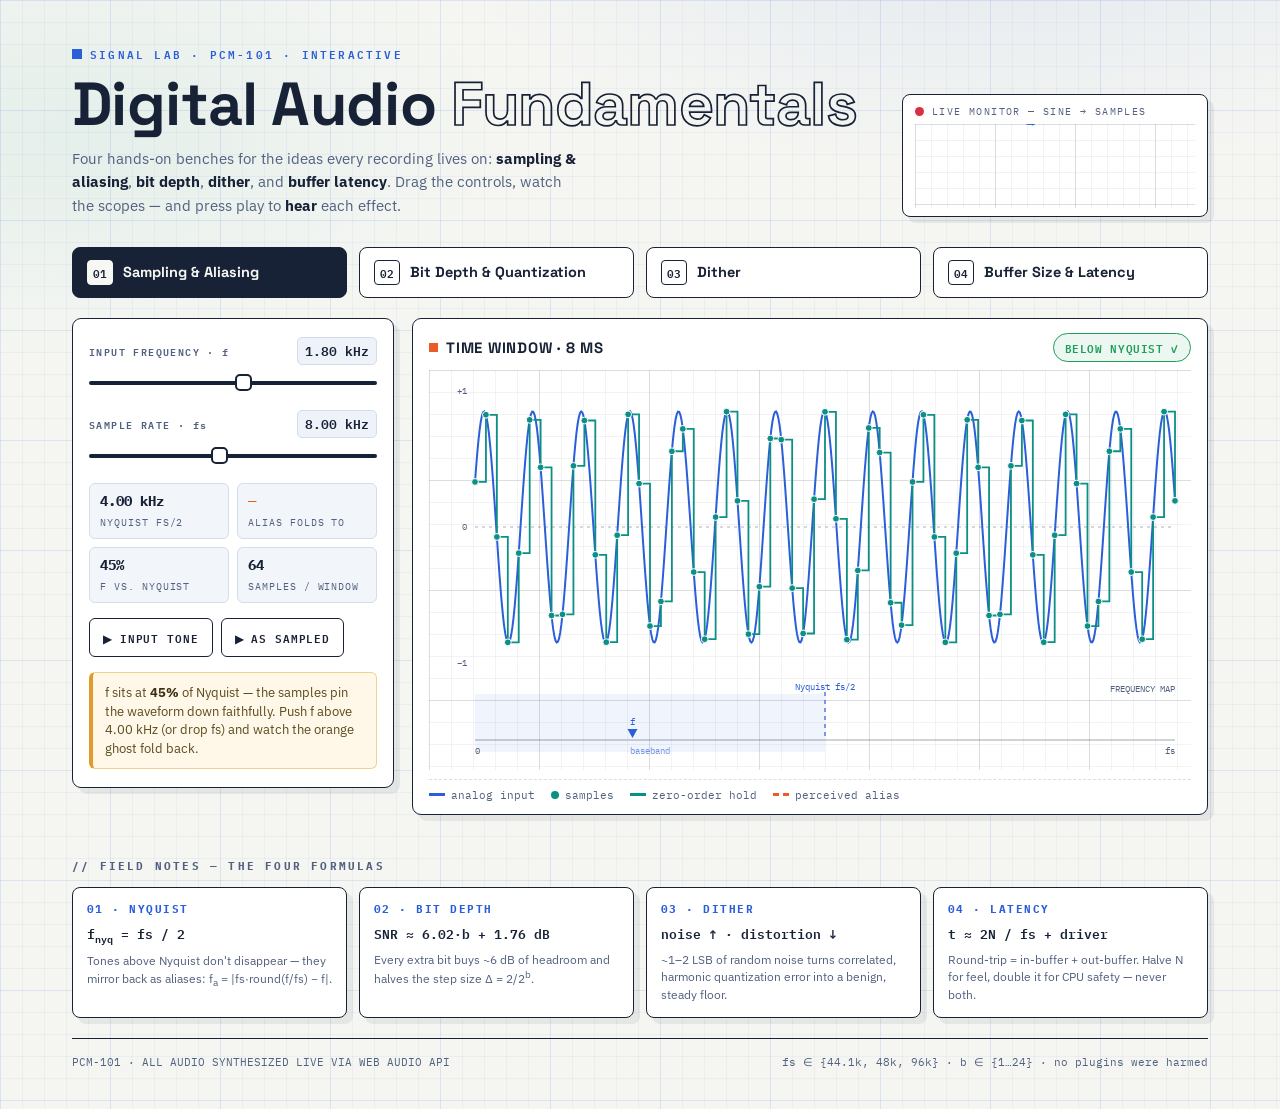
==== digital-audio-fundamentals.html @ bfe4d1a8 "added digital audio fundamentals" ====
<!DOCTYPE html>
<html lang="en">
<head>
<meta charset="UTF-8">
<meta name="viewport" content="width=device-width, initial-scale=1.0">
<title>Digital Audio Fundamentals — Interactive Lab</title>
<link rel="preconnect" href="https://fonts.googleapis.com">
<link rel="preconnect" href="https://fonts.gstatic.com" crossorigin>
<link href="https://fonts.googleapis.com/css2?family=Space+Grotesk:wght@500;700&family=IBM+Plex+Sans:wght@400;500;600&family=IBM+Plex+Mono:wght@400;500;600&display=swap" rel="stylesheet">
<style>
:root{
  --paper:#f5f6f2; --card:#ffffff; --ink:#182236; --ink-soft:#51617f;
  --line:#d9dee7; --blue:#2b5fd9; --teal:#0c8f85; --orange:#e85d26;
  --magenta:#d0388e; --amber:#e39a2d; --green:#1c9e57; --red:#d92f45;
  --shadow:6px 6px 0 rgba(24,34,54,.07);
}
*{margin:0;padding:0;box-sizing:border-box}
html{scroll-behavior:smooth}
body{
  font-family:"IBM Plex Sans",sans-serif;color:var(--ink);background:var(--paper);
  background-image:
    radial-gradient(900px 420px at 78% -8%, rgba(43,95,217,.09), transparent 62%),
    radial-gradient(700px 380px at 6% 12%, rgba(12,143,133,.07), transparent 60%),
    linear-gradient(rgba(43,95,217,.05) 1px, transparent 1px),
    linear-gradient(90deg, rgba(43,95,217,.05) 1px, transparent 1px),
    linear-gradient(rgba(43,95,217,.08) 1px, transparent 1px),
    linear-gradient(90deg, rgba(43,95,217,.08) 1px, transparent 1px);
  background-size:auto,auto,22px 22px,22px 22px,110px 110px,110px 110px;
  min-height:100vh;
}
::selection{background:#ffe14d;color:var(--ink)}
.wrap{max-width:1180px;margin:0 auto;padding:0 22px}

/* ---------- masthead ---------- */
.masthead{display:flex;justify-content:space-between;align-items:flex-end;gap:28px;flex-wrap:wrap;padding-top:44px}
.kicker{font-family:"IBM Plex Mono",monospace;font-size:11px;letter-spacing:.2em;color:var(--blue);font-weight:600;display:flex;align-items:center;gap:8px}
.kicker::before{content:"";width:10px;height:10px;background:var(--blue);display:inline-block}
h1{font-family:"Space Grotesk",sans-serif;font-weight:700;font-size:clamp(2.3rem,5.2vw,3.8rem);line-height:1.02;letter-spacing:-.01em;margin:10px 0 12px}
@supports (-webkit-text-stroke:1px black){
  h1 em{font-style:normal;color:transparent;-webkit-text-stroke:1.7px var(--ink)}
}
.sub{max-width:56ch;color:var(--ink-soft);font-size:15px;line-height:1.55}
.sub b{color:var(--ink)}
.scopechip{border:1.5px solid var(--ink);background:var(--card);box-shadow:var(--shadow);border-radius:8px;padding:10px 12px 8px;min-width:300px}
.scopechip .bar{display:flex;align-items:center;gap:8px;font-family:"IBM Plex Mono",monospace;font-size:10px;letter-spacing:.14em;color:var(--ink-soft);margin-bottom:6px}
.rec{width:9px;height:9px;border-radius:50%;background:var(--red);animation:blink 1.2s steps(2) infinite}
@keyframes blink{50%{opacity:.25}}
#cvMini{width:280px;height:84px;display:block}

/* ---------- tabs ---------- */
.tabs{display:grid;grid-template-columns:repeat(4,1fr);gap:12px;margin:30px 0 20px}
.tab{
  font-family:"Space Grotesk",sans-serif;font-weight:700;font-size:14.5px;text-align:left;
  display:flex;align-items:center;gap:10px;padding:12px 14px;cursor:pointer;
  background:var(--card);border:1.5px solid var(--ink);border-radius:8px;color:var(--ink);
  transition:transform .18s ease, box-shadow .18s ease, background .18s ease, color .18s ease;
}
.tab .idx{font-family:"IBM Plex Mono",monospace;font-size:11px;font-weight:600;border:1.5px solid currentColor;border-radius:4px;padding:2px 5px;transition:inherit}
.tab:hover{transform:translate(-2px,-2px);box-shadow:4px 4px 0 rgba(24,34,54,.16)}
.tab.on{background:var(--ink);color:#f7f8f4}
.tab.on .idx{background:#f7f8f4;color:var(--ink);border-color:#f7f8f4}

/* ---------- layout ---------- */
.panel[hidden]{display:none}
.lab{display:grid;grid-template-columns:322px 1fr;gap:18px;align-items:start}
.card{background:var(--card);border:1.5px solid var(--ink);border-radius:9px;box-shadow:var(--shadow)}
.panel.enter .controls{animation:rise .5s cubic-bezier(.2,.7,.2,1) both}
.panel.enter .stage{animation:rise .5s .07s cubic-bezier(.2,.7,.2,1) both}
@keyframes rise{from{opacity:0;transform:translateY(12px)}to{opacity:1;transform:none}}

/* ---------- controls ---------- */
.controls{padding:18px 16px;display:flex;flex-direction:column;gap:15px}
.ctl{display:flex;flex-direction:column;gap:6px}
.ctl .row{display:flex;justify-content:space-between;align-items:baseline}
.ctl label{font-family:"IBM Plex Mono",monospace;font-size:10px;letter-spacing:.14em;color:var(--ink-soft);font-weight:600}
.ctl output{font-family:"IBM Plex Mono",monospace;font-size:12.5px;font-weight:600;background:#eef2f9;border:1px solid #d3dcea;border-radius:5px;padding:2px 7px}
input[type=range]{-webkit-appearance:none;appearance:none;width:100%;height:24px;background:transparent;cursor:pointer}
input[type=range]::-webkit-slider-runnable-track{height:4px;background:var(--ink);border-radius:2px}
input[type=range]::-webkit-slider-thumb{-webkit-appearance:none;width:17px;height:17px;margin-top:-6.5px;background:#fff;border:2px solid var(--ink);border-radius:5px;transition:background .15s,transform .15s}
input[type=range]:hover::-webkit-slider-thumb{background:#ffe9a8;transform:scale(1.12)}
input[type=range]::-moz-range-track{height:4px;background:var(--ink);border-radius:2px}
input[type=range]::-moz-range-thumb{width:15px;height:15px;background:#fff;border:2px solid var(--ink);border-radius:5px}
input[type=range]:hover::-moz-range-thumb{background:#ffe9a8}
.reads{display:grid;grid-template-columns:1fr 1fr;gap:8px}
.read{background:#f2f5fa;border:1px solid #d5ddea;border-radius:6px;padding:8px 10px}
.read b{font-family:"IBM Plex Mono",monospace;font-size:14px;display:block}
.read span{font-family:"IBM Plex Mono",monospace;font-size:9.5px;letter-spacing:.1em;color:var(--ink-soft);text-transform:uppercase}
.btns{display:flex;gap:8px;flex-wrap:wrap}
.btn{
  font-family:"IBM Plex Mono",monospace;font-size:11px;letter-spacing:.08em;font-weight:600;
  padding:9px 13px;border:1.5px solid var(--ink);border-radius:6px;background:#fff;color:var(--ink);
  cursor:pointer;transition:transform .15s, box-shadow .15s, background .15s, color .15s;
}
.btn:hover{transform:translate(-1px,-1px);box-shadow:3px 3px 0 rgba(24,34,54,.22)}
.btn:active{transform:translate(1px,1px);box-shadow:none}
.btn.playing{background:var(--blue);color:#fff}
.btn.playing::after{content:" ▮";animation:blink .8s steps(2) infinite}
.seg{display:flex;flex-wrap:wrap;gap:6px}
.seg button{font-family:"IBM Plex Mono",monospace;font-size:11px;font-weight:600;padding:6px 9px;border:1.5px solid var(--ink);border-radius:6px;background:#fff;cursor:pointer;transition:all .15s}
.seg button:hover{transform:translateY(-1px)}
.seg button.on{background:var(--ink);color:#fff}
.seg button:disabled{opacity:.35;cursor:not-allowed;transform:none}
.switchrow{display:flex;align-items:center;justify-content:space-between}
.switch{position:relative;width:46px;height:24px;flex:none}
.switch input{opacity:0;width:100%;height:100%;position:absolute;cursor:pointer;z-index:2}
.knob{position:absolute;inset:0;background:#fff;border:1.5px solid var(--ink);border-radius:999px;transition:background .2s}
.knob::after{content:"";position:absolute;top:2.5px;left:3px;width:15px;height:15px;background:#fff;border:1.5px solid var(--ink);border-radius:50%;transition:left .2s}
.switch input:checked + .knob{background:var(--teal)}
.switch input:checked + .knob::after{left:23px;background:#fff}
.note{background:#fff8e9;border:1px solid #efd28c;border-left:4px solid var(--amber);border-radius:6px;padding:10px 12px;font-size:12.5px;line-height:1.5;color:#5c4a1e;min-height:64px}
.note b{color:#3d3012}

/* ---------- stage ---------- */
.stage{padding:14px 16px 12px}
.stage-head{display:flex;justify-content:space-between;align-items:center;gap:12px;margin-bottom:8px;flex-wrap:wrap}
.stage-head h2{font-family:"Space Grotesk",sans-serif;font-size:15px;letter-spacing:.05em;text-transform:uppercase;display:flex;align-items:center;gap:8px}
.stage-head h2::before{content:"";width:9px;height:9px;background:var(--orange)}
.pill{font-family:"IBM Plex Mono",monospace;font-size:10.5px;font-weight:600;letter-spacing:.06em;padding:4px 11px;border-radius:999px;border:1.5px solid}
.pill.ok{color:var(--green);border-color:var(--green);background:rgba(28,158,87,.08)}
.pill.warn{color:var(--orange);border-color:var(--orange);background:rgba(232,93,38,.09)}
.pill.bad{color:var(--red);border-color:var(--red);background:rgba(217,47,69,.09)}
.pill.info{color:var(--blue);border-color:var(--blue);background:rgba(43,95,217,.08)}
.scope{width:100%;display:block}
#cvSamp{height:400px}#cvQuant{height:400px}#cvDith{height:432px}#cvBuf{height:392px}
.stage-foot{display:flex;gap:16px;flex-wrap:wrap;margin-top:9px;border-top:1px dashed var(--line);padding-top:8px}
.lg{font-family:"IBM Plex Mono",monospace;font-size:10.5px;color:var(--ink-soft);display:flex;align-items:center;gap:6px}
.sw{width:16px;height:0;border-top:3px solid var(--blue)}
.sw.t{border-color:var(--teal)}.sw.o{border-color:var(--orange)}.sw.m{border-color:var(--magenta)}
.sw.dash{border-top-style:dashed}.sw.dot{width:8px;height:8px;border-radius:50%;border-top:none;background:var(--teal)}
.sw.thin{border-top-width:2px;opacity:.7}

/* ---------- cheatsheet / footer ---------- */
.cheat{margin:44px 0 20px}
.cheat h3{font-family:"IBM Plex Mono",monospace;font-size:11px;letter-spacing:.2em;color:var(--ink-soft);margin-bottom:14px}
.chips{display:grid;grid-template-columns:repeat(4,1fr);gap:12px}
.chip{padding:14px;border-radius:8px}
.chip b{font-family:"IBM Plex Mono",monospace;font-size:10.5px;letter-spacing:.14em;color:var(--blue);display:block;margin-bottom:7px}
.chip code{font-family:"IBM Plex Mono",monospace;font-size:12.5px;font-weight:600;display:block;margin-bottom:6px}
.chip p{font-size:12px;color:var(--ink-soft);line-height:1.45}
.reveal{opacity:0;transform:translateY(16px);transition:opacity .6s ease, transform .6s ease}
.reveal.in{opacity:1;transform:none}
footer{border-top:1.5px solid var(--ink);margin-top:8px;padding:16px 0 40px;font-family:"IBM Plex Mono",monospace;font-size:11px;color:var(--ink-soft);display:flex;justify-content:space-between;gap:14px;flex-wrap:wrap}

@media(max-width:940px){
  .lab{grid-template-columns:1fr}
  .stage{order:-1}
  .tabs{grid-template-columns:1fr 1fr}
  .chips{grid-template-columns:1fr 1fr}
}
@media(max-width:540px){
  .tabs{grid-template-columns:1fr}
  .chips{grid-template-columns:1fr}
  #cvSamp,#cvQuant{height:340px}#cvDith{height:400px}#cvBuf{height:360px}
}
</style>
</head>
<body>
<div class="wrap">

  <!-- ============ MASTHEAD ============ -->
  <header class="masthead">
    <div>
      <div class="kicker">SIGNAL LAB · PCM-101 · INTERACTIVE</div>
      <h1>Digital Audio <em>Fundamentals</em></h1>
      <p class="sub">Four hands-on benches for the ideas every recording lives on: <b>sampling &amp; aliasing</b>, <b>bit depth</b>, <b>dither</b>, and <b>buffer latency</b>. Drag the controls, watch the scopes — and press play to <b>hear</b> each effect.</p>
    </div>
    <div class="scopechip">
      <div class="bar"><span class="rec"></span> LIVE MONITOR — SINE → SAMPLES</div>
      <canvas id="cvMini"></canvas>
    </div>
  </header>

  <!-- ============ TABS ============ -->
  <nav class="tabs" role="tablist" aria-label="Simulator modules">
    <button class="tab on" role="tab" aria-selected="true" data-i="0"><span class="idx">01</span>Sampling &amp; Aliasing</button>
    <button class="tab" role="tab" aria-selected="false" data-i="1"><span class="idx">02</span>Bit Depth &amp; Quantization</button>
    <button class="tab" role="tab" aria-selected="false" data-i="2"><span class="idx">03</span>Dither</button>
    <button class="tab" role="tab" aria-selected="false" data-i="3"><span class="idx">04</span>Buffer Size &amp; Latency</button>
  </nav>

  <main>
  <!-- ============ TAB 1 : SAMPLING ============ -->
  <section class="panel" role="tabpanel">
    <div class="lab">
      <aside class="controls card">
        <div class="ctl">
          <div class="row"><label for="slFin">INPUT FREQUENCY · f</label><output id="vFin"></output></div>
          <input type="range" id="slFin" min="0" max="100" step="0.1" value="54">
        </div>
        <div class="ctl">
          <div class="row"><label for="slFs">SAMPLE RATE · fs</label><output id="vFs"></output></div>
          <input type="range" id="slFs" min="0" max="100" step="0.1" value="45">
        </div>
        <div class="reads">
          <div class="read"><b id="rNyq">—</b><span>Nyquist fs/2</span></div>
          <div class="read"><b id="rAl" style="color:var(--orange)">—</b><span>Alias folds to</span></div>
          <div class="read"><b id="rPct">—</b><span>f vs. Nyquist</span></div>
          <div class="read"><b id="rN">—</b><span>samples / window</span></div>
        </div>
        <div class="btns">
          <button class="btn" id="bTone">▶ INPUT TONE</button>
          <button class="btn" id="bSamp">▶ AS SAMPLED</button>
        </div>
        <div class="note" id="note1"></div>
      </aside>
      <div class="stage card">
        <div class="stage-head"><h2>Time Window · 8 ms</h2><span class="pill ok" id="pill1">SAFE</span></div>
        <canvas id="cvSamp" class="scope"></canvas>
        <div class="stage-foot">
          <span class="lg"><i class="sw"></i>analog input</span>
          <span class="lg"><i class="sw dot"></i>samples</span>
          <span class="lg"><i class="sw t"></i>zero-order hold</span>
          <span class="lg"><i class="sw o dash"></i>perceived alias</span>
        </div>
      </div>
    </div>
  </section>

  <!-- ============ TAB 2 : BIT DEPTH ============ -->
  <section class="panel" role="tabpanel" hidden>
    <div class="lab">
      <aside class="controls card">
        <div class="ctl">
          <div class="row"><label for="slBits">BIT DEPTH · b</label><output id="vBits">8 bit</output></div>
          <input type="range" id="slBits" min="1" max="16" step="1" value="8">
        </div>
        <div class="ctl">
          <div class="row"><label for="slLvl">SIGNAL LEVEL</label><output id="vLvl2">0.0 dBFS</output></div>
          <input type="range" id="slLvl" min="0" max="100" step="0.1" value="100">
        </div>
        <div class="reads">
          <div class="read"><b id="rDelta">—</b><span>Step size Δ (FS)</span></div>
          <div class="read"><b id="rLsbDb">—</b><span>1 LSB in dB</span></div>
          <div class="read"><b id="rSnr">—</b><span>SNR 6.02b+1.76</span></div>
          <div class="read"><b id="rSteps">—</b><span>Quantization levels</span></div>
        </div>
        <div class="btns">
          <button class="btn" id="bClean">▶ CLEAN SINE</button>
          <button class="btn" id="bQuant">▶ QUANTIZED</button>
        </div>
        <div class="note" id="note2"></div>
      </aside>
      <div class="stage card">
        <div class="stage-head"><h2>Quantizer Transfer Curve</h2><span class="pill info" id="pill2">MID-TREAD · ±1 FS</span></div>
        <canvas id="cvQuant" class="scope"></canvas>
        <div class="stage-foot">
          <span class="lg"><i class="sw thin"></i>input</span>
          <span class="lg"><i class="sw t"></i>quantized output</span>
          <span class="lg"><i class="sw m"></i>error (q − x)</span>
        </div>
      </div>
    </div>
  </section>

  <!-- ============ TAB 3 : DITHER ============ -->
  <section class="panel" role="tabpanel" hidden>
    <div class="lab">
      <aside class="controls card">
        <div class="ctl">
          <div class="row"><label for="slDBits">BIT DEPTH · b</label><output id="vDBits">4 bit</output></div>
          <input type="range" id="slDBits" min="2" max="8" step="1" value="4">
        </div>
        <div class="ctl">
          <div class="row"><label for="slDLvl">SIGNAL LEVEL (quiet!)</label><output id="vDLvl">—</output></div>
          <input type="range" id="slDLvl" min="0" max="100" step="0.1" value="60">
        </div>
        <div class="switchrow">
          <label for="tgDither" style="font-family:'IBM Plex Mono',monospace;font-size:10px;letter-spacing:.14em;color:var(--ink-soft);font-weight:600">DITHER</label>
          <span class="switch"><input type="checkbox" id="tgDither" checked><span class="knob"></span></span>
        </div>
        <div class="seg" id="segType">
          <button data-t="rpdf">RPDF · 1 LSB</button>
          <button data-t="tpdf" class="on">TPDF · 2 LSB</button>
        </div>
        <div class="reads">
          <div class="read"><b id="rLsb2">—</b><span>1 LSB (FS)</span></div>
          <div class="read"><b id="rFloor">—</b><span>Noise floor</span></div>
          <div class="read" style="grid-column:1/-1"><b id="rMode" style="font-size:12px">—</b><span>error character</span></div>
        </div>
        <div class="btns">
          <button class="btn" id="bNoD">▶ NO DITHER</button>
          <button class="btn" id="bD">▶ DITHERED</button>
        </div>
        <div class="note" id="note3"></div>
      </aside>
      <div class="stage card">
        <div class="stage-head"><h2>Quiet Tone vs. 1 LSB</h2><span class="pill info" id="pill3">DITHER ON</span></div>
        <canvas id="cvDith" class="scope"></canvas>
        <div class="stage-foot">
          <span class="lg"><i class="sw thin"></i>original</span>
          <span class="lg"><i class="sw" style="border-color:var(--ink)"></i>quantized output</span>
          <span class="lg" id="capDither">—</span>
        </div>
      </div>
    </div>
  </section>

  <!-- ============ TAB 4 : BUFFER & LATENCY ============ -->
  <section class="panel" role="tabpanel" hidden>
    <div class="lab">
      <aside class="controls card">
        <div class="ctl">
          <div class="row"><label>BUFFER SIZE · N</label></div>
          <div class="seg" id="segBuf">
            <button data-v="32">32</button><button data-v="64">64</button><button data-v="128">128</button>
            <button data-v="256" class="on">256</button><button data-v="512">512</button>
            <button data-v="1024">1024</button><button data-v="2048">2048</button>
          </div>
        </div>
        <div class="ctl">
          <div class="row"><label>SAMPLE RATE</label></div>
          <div class="seg" id="segRate">
            <button data-v="44100">44.1k</button><button data-v="48000" class="on">48k</button><button data-v="96000">96k</button>
          </div>
        </div>
        <div class="ctl">
          <div class="row"><label for="slLoad">SIMULATED DSP LOAD</label><output id="vLoad">25%</output></div>
          <input type="range" id="slLoad" min="0" max="100" step="1" value="25">
        </div>
        <div class="reads">
          <div class="read" style="grid-column:1/-1"><b id="rtBig" style="font-size:26px;color:var(--orange)">—</b><span>Round-trip latency · 2N/fs + driver</span></div>
          <div class="read"><b id="rOne">—</b><span>One buffer</span></div>
          <div class="read"><b id="rDist">—</b><span>Sound travels</span></div>
        </div>
        <div class="btns"><button class="btn" id="bClick">▶ CLICK TEST (ECHO AT LATENCY)</button></div>
        <div class="note" id="note4"></div>
      </aside>
      <div class="stage card">
        <div class="stage-head"><h2>Signal Path · Note → Sound</h2><span class="pill ok" id="pill4">STABLE</span></div>
        <canvas id="cvBuf" class="scope"></canvas>
        <div class="stage-foot">
          <span class="lg"><i class="sw dot" style="background:var(--orange)"></i>audio pulse</span>
          <span class="lg">ruler zones: <b style="color:var(--green)">&lt;6 ms</b> tracking · <b style="color:var(--amber)">6–15</b> mixing · <b style="color:var(--red)">&gt;15</b> sluggish</span>
        </div>
      </div>
    </div>
  </section>
  </main>

  <!-- ============ CHEATSHEET ============ -->
  <section class="cheat">
    <h3>// FIELD NOTES — THE FOUR FORMULAS</h3>
    <div class="chips">
      <div class="card chip reveal"><b>01 · NYQUIST</b><code>f<sub>nyq</sub> = fs / 2</code><p>Tones above Nyquist don't disappear — they mirror back as aliases: f<sub>a</sub> = |fs·round(f/fs) − f|.</p></div>
      <div class="card chip reveal"><b>02 · BIT DEPTH</b><code>SNR ≈ 6.02·b + 1.76 dB</code><p>Every extra bit buys ~6 dB of headroom and halves the step size Δ = 2/2<sup>b</sup>.</p></div>
      <div class="card chip reveal"><b>03 · DITHER</b><code>noise ↑ · distortion ↓</code><p>~1–2 LSB of random noise turns correlated, harmonic quantization error into a benign, steady floor.</p></div>
      <div class="card chip reveal"><b>04 · LATENCY</b><code>t ≈ 2N / fs + driver</code><p>Round-trip = in-buffer + out-buffer. Halve N for feel, double it for CPU safety — never both.</p></div>
    </div>
  </section>
  <footer>
    <span>PCM-101 · ALL AUDIO SYNTHESIZED LIVE VIA WEB AUDIO API</span>
    <span>fs ∈ {44.1k, 48k, 96k} · b ∈ {1…24} · no plugins were harmed</span>
  </footer>
</div>

<script>
"use strict";
const $=s=>document.querySelector(s), $$=s=>[...document.querySelectorAll(s)];
const INK="#182236", SOFT="#51617f", BLUE="#2b5fd9", TEAL="#0c8f85", ORANGE="#e85d26",
      MAG="#d0388e", GREEN="#1c9e57", RED="#d92f45", AMBER="#e39a2d";
const clamp=(v,a,b)=>Math.max(a,Math.min(b,v));
const fmtHz=f=>f>=1000?(f/1000>=10?(f/1000).toFixed(1):(f/1000).toFixed(2))+" kHz":Math.round(f)+" Hz";
const dBFS=x=>(20*Math.log10(Math.max(x,1e-6))).toFixed(1)+" dBFS";

/* ---------------- state ---------------- */
const S={
  samp:{fin:1800,fs:8000},
  quant:{bits:8,level:1},
  dith:{bits:4,level:0.032,on:true,type:"tpdf"},
  buf:{size:256,rate:48000,load:25}
};

/* ---------------- canvas utils ---------------- */
function sizeCanvas(cv){
  const dpr=window.devicePixelRatio||1, r=cv.getBoundingClientRect();
  if(!r.width||!r.height)return;
  cv.width=Math.round(r.width*dpr); cv.height=Math.round(r.height*dpr);
  cv.getContext("2d").setTransform(dpr,0,0,dpr,0,0);
  cv._w=r.width; cv._h=r.height;
}
function gridBG(c,w,h,step=22){
  c.fillStyle="#fff"; c.fillRect(0,0,w,h);
  c.lineWidth=1;
  c.strokeStyle="rgba(24,34,54,.05)"; c.beginPath();
  for(let x=0;x<=w;x+=step){c.moveTo(x+.5,0);c.lineTo(x+.5,h);}
  for(let y=0;y<=h;y+=step){c.moveTo(0,y+.5);c.lineTo(w,y+.5);}
  c.stroke();
  c.strokeStyle="rgba(24,34,54,.1)"; c.beginPath();
  for(let x=0;x<=w;x+=step*5){c.moveTo(x+.5,0);c.lineTo(x+.5,h);}
  for(let y=0;y<=h;y+=step*5){c.moveTo(0,y+.5);c.lineTo(w,y+.5);}
  c.stroke();
}
function label(c,x,y,txt,color=SOFT,size=10,align="left"){
  c.font=size+'px "IBM Plex Mono",monospace'; c.fillStyle=color; c.textAlign=align; c.textBaseline="alphabetic"; c.fillText(txt,x,y); c.textAlign="left";
}

/* ---------------- TAB 1 : SAMPLING ---------------- */
const T_WIN=0.008;
const foldFreq=(f,fs)=>{let m=f%fs; if(m>fs/2)m=fs-m; return m;};
function drawSampling(ts){
  const cv=$("#cvSamp"),c=cv.getContext("2d"),w=cv._w,h=cv._h; if(!w)return;
  const {fin,fs}=S.samp, phase=ts*0.0042;
  gridBG(c,w,h);
  const mL=46,mR=16,mT=16, stripH=88, gap=14;
  const wy=mT, wh=h-mT-stripH-gap, midY=wy+wh/2, amp=wh/2*0.82;
  const X=t=>mL+(t/T_WIN)*(w-mL-mR), Y=v=>midY-v*amp;
  const sig=t=>Math.sin(2*Math.PI*fin*t+phase);
  // axis
  c.strokeStyle="rgba(24,34,54,.35)"; c.setLineDash([3,4]); c.beginPath();
  c.moveTo(mL,midY); c.lineTo(w-mR,midY); c.stroke(); c.setLineDash([]);
  label(c,mL-8,midY+3,"0",SOFT,9,"right");
  label(c,mL-8,mT+8,"+1",SOFT,9,"right"); label(c,mL-8,wy+wh-2,"−1",SOFT,9,"right");
  // analog
  c.strokeStyle=BLUE; c.lineWidth=2; c.beginPath();
  for(let i=0;i<=600;i++){const t=i/600*T_WIN; i?c.lineTo(X(t),Y(sig(t))):c.moveTo(X(t),Y(sig(t)));}
  c.stroke();
  // samples + hold
  const nMax=Math.ceil(T_WIN*fs);
  c.strokeStyle=TEAL; c.lineWidth=1.8; c.beginPath();
  let first=true;
  for(let n=0;n<=nMax;n++){
    const t0=n/fs; if(t0>T_WIN)break;
    const v=sig(t0), x0=X(t0), x1=X(Math.min(t0+1/fs,T_WIN));
    first?(c.moveTo(x0,Y(v)),first=false):c.lineTo(x0,Y(v));
    c.lineTo(x1,Y(v));
  }
  c.stroke();
  for(let n=0;n<=nMax;n++){
    const t0=n/fs; if(t0>T_WIN)break;
    c.beginPath(); c.arc(X(t0),Y(sig(t0)),nMax>80?2.2:3.4,0,7);
    c.fillStyle=TEAL; c.fill(); c.strokeStyle="#fff"; c.lineWidth=1; c.stroke();
  }
  // 1/fs bracket when sparse
  if(nMax<40){
    const x0=X(0),x1=X(1/fs),yb=wy+wh+2;
    c.strokeStyle=SOFT;c.lineWidth=1;c.beginPath();
    c.moveTo(x0,yb-4);c.lineTo(x0,yb);c.lineTo(x1,yb);c.lineTo(x1,yb-4);c.stroke();
    label(c,(x0+x1)/2,yb+11,"1/fs",SOFT,9,"center");
  }
  // alias overlay
  const aliasing=fin>fs/2, fm=fin%fs, fa=foldFreq(fin,fs);
  if(aliasing){
    c.strokeStyle=ORANGE; c.lineWidth=2; c.setLineDash([7,5]); c.beginPath();
    for(let i=0;i<=600;i++){const t=i/600*T_WIN; const v=Math.sin(2*Math.PI*fm*t+phase);
      i?c.lineTo(X(t),Y(v)):c.moveTo(X(t),Y(v));}
    c.stroke(); c.setLineDash([]);
  }
  // ---- frequency strip ----
  const yT=h-stripH+2, yA=yT+56, xF=f=>mL+(f/fs)*(w-mL-mR);
  c.fillStyle="rgba(43,95,217,.07)"; c.fillRect(mL,yT+10,(w-mL-mR)/2,58);
  c.strokeStyle="rgba(24,34,54,.4)"; c.lineWidth=1.2; c.beginPath();
  c.moveTo(mL,yA); c.lineTo(w-mR,yA); c.stroke();
  c.strokeStyle=BLUE; c.setLineDash([4,4]); c.beginPath();
  c.moveTo(xF(fs/2),yT+8); c.lineTo(xF(fs/2),yA); c.stroke(); c.setLineDash([]);
  label(c,mL,yA+14,"0",SOFT,9); label(c,xF(fs/2),yT+6,"Nyquist fs/2",BLUE,9,"center");
  label(c,w-mR,yA+14,"fs",SOFT,9,"right");
  label(c,(mL+xF(fs/2))/2,yA+14,"baseband","rgba(43,95,217,.65)",9,"center");
  const tri=(x,col,hollow)=>{c.beginPath();c.moveTo(x,yA-2);c.lineTo(x-5,yA-11);c.lineTo(x+5,yA-11);c.closePath();
    if(hollow){c.strokeStyle=col;c.lineWidth=1.5;c.stroke();}else{c.fillStyle=col;c.fill();}};
  if(fin<fs){tri(xF(fin),BLUE,false); label(c,xF(fin),yA-15,"f",BLUE,9,"center");}
  else{tri(xF(fm),BLUE,true); label(c,xF(fm),yA-15,"f mod fs",BLUE,9,"center");}
  if(aliasing){
    tri(xF(fa),ORANGE,false); label(c,xF(fa),yA+22,"alias "+fmtHz(fa),ORANGE,9,"center");
    if(fm>fs/2){ // fold arrow
      c.strokeStyle=ORANGE; c.lineWidth=1.4; c.beginPath();
      c.moveTo(xF(fm),yA-13); c.quadraticCurveTo((xF(fm)+xF(fa))/2,yA-34,xF(fa)+4,yA-13); c.stroke();
      c.beginPath();c.moveTo(xF(fa)+4,yA-13);c.lineTo(xF(fa),yA-20);c.lineTo(xF(fa)+9,yA-18);c.closePath();
      c.fillStyle=ORANGE;c.fill();
    }
  }
  label(c,w-mR,yT+8,"FREQUENCY MAP",SOFT,9,"right");
}
function updSamp(){
  const {fin,fs}=S.samp, nyq=fs/2, fa=foldFreq(fin,fs), aliasing=fin>nyq;
  $("#vFin").textContent=fmtHz(fin); $("#vFs").textContent=fmtHz(fs);
  $("#rNyq").textContent=fmtHz(nyq);
  $("#rAl").textContent=aliasing?fmtHz(fa):"—";
  $("#rPct").textContent=Math.round(fin/nyq*100)+"%";
  $("#rN").textContent=Math.round(T_WIN*fs);
  const pill=$("#pill1");
  pill.className="pill "+(aliasing?"warn":"ok");
  pill.textContent=aliasing?`ALIASING → ${fmtHz(fa)}`:"BELOW NYQUIST ✓";
  $("#note1").innerHTML=aliasing
    ? `<b>Fold-back.</b> A ${fmtHz(fin)} tone sampled at ${fmtHz(fs)} is mathematically indistinguishable from ${fmtHz(fa)}. No software can undo this — an analog <b>anti-alias low-pass</b> must filter f before the ADC.`
    : `f sits at <b>${Math.round(fin/nyq*100)}%</b> of Nyquist — the samples pin the waveform down faithfully. Push f above ${fmtHz(nyq)} (or drop fs) and watch the orange ghost fold back.`;
}
const logMap=(v,min,max)=>min*Math.pow(max/min,v/100);
$("#slFin").addEventListener("input",e=>{S.samp.fin=logMap(+e.target.value,100,20000);updSamp();});
$("#slFs").addEventListener("input",e=>{S.samp.fs=logMap(+e.target.value,2000,44100);updSamp();});

/* ---------------- TAB 2 : QUANTIZATION ---------------- */
const quant=(x,step)=>clamp(Math.round(x/step)*step,-1+step/2,1-step/2);
function drawQuant(ts){
  const cv=$("#cvQuant"),c=cv.getContext("2d"),w=cv._w,h=cv._h; if(!w)return;
  const {bits,level}=S.quant, step=2/Math.pow(2,bits), phase=ts*0.0042;
  gridBG(c,w,h);
  const mL=46,mR=16;
  const wy=14, wh=(h-64)*0.62, midY=wy+wh/2, amp=wh/2*0.82;
  const ey=wy+wh+42, eh=h-ey-14, emid=ey+eh/2, eScale=eh/2*0.9/Math.max(step*0.65,1e-4);
  const X=i=>mL+i*(w-mL-mR);
  const sig=t=>level*Math.sin(2*Math.PI*440*t+phase);
  // wave area axes
  c.strokeStyle="rgba(24,34,54,.3)";c.setLineDash([3,4]);c.beginPath();
  c.moveTo(mL,midY);c.lineTo(w-mR,midY);c.stroke();c.setLineDash([]);
  label(c,mL-6,midY+3,"0",SOFT,9,"right");
  // input + staircase
  c.strokeStyle="rgba(43,95,217,.65)"; c.lineWidth=1.5; c.beginPath();
  for(let i=0;i<=700;i++){const t=i/700*0.02,v=sig(t);i?c.lineTo(X(i/700),midY-v*amp):c.moveTo(X(i/700),midY-v*amp);}
  c.stroke();
  c.strokeStyle=TEAL; c.lineWidth=2; c.beginPath();
  let prev=null;
  for(let i=0;i<=700;i++){
    const t=i/700*0.02, q=quant(sig(t),step), y=midY-q*amp;
    if(prev===null)c.moveTo(X(0),y);
    else{c.lineTo(X(i/700),prev);c.lineTo(X(i/700),y);}
    prev=y;
  }
  c.lineTo(X(1),prev); c.stroke();
  label(c,mL,wy+2,"INPUT vs. STAIRCASE",SOFT,9);
  // error area
  c.strokeStyle="rgba(24,34,54,.3)";c.setLineDash([3,4]);c.beginPath();
  c.moveTo(mL,emid);c.lineTo(w-mR,emid);c.stroke();c.setLineDash([]);
  c.strokeStyle="rgba(208,56,142,.35)";c.setLineDash([2,4]);c.beginPath();
  for(const s of [step/2,-step/2]){const y=emid-s*eScale;c.moveTo(mL,y);c.lineTo(w-mR,y);}
  c.stroke();c.setLineDash([]);
  label(c,w-mR,emid-step/2*eScale-3,"+Δ/2",MAG,8,"right");
  label(c,w-mR,emid+step/2*eScale+10,"−Δ/2",MAG,8,"right");
  c.strokeStyle=MAG; c.lineWidth=1.6; c.beginPath();
  for(let i=0;i<=700;i++){
    const t=i/700*0.02, x_=sig(t), e=quant(x_,step)-x_;
    i?c.lineTo(X(i/700),emid-e*eScale):c.moveTo(X(i/700),emid-e*eScale);
  }
  c.stroke();
  label(c,mL,ey-8,"QUANTIZATION ERROR (q − x), SCALED TO ±Δ",SOFT,9);
}
function updQuant(){
  const {bits,level}=S.quant, step=2/Math.pow(2,bits);
  $("#vBits").textContent=bits+" bit"; $("#vLvl2").textContent=dBFS(level);
  $("#rDelta").textContent=step<0.001?step.toExponential(2):step.toFixed(4);
  $("#rLsbDb").textContent=(20*Math.log10(step)).toFixed(1)+" dB";
  $("#rSnr").textContent=(6.02*bits+1.76).toFixed(1)+" dB";
  $("#rSteps").textContent=(2**bits).toLocaleString();
  const pill=$("#pill2");
  if(level<step/2){pill.className="pill bad";pill.textContent="BELOW 1 LSB — STUCK";
    $("#note2").innerHTML=`<b>The signal is under half an LSB.</b> Every sample rounds to the same code — the ${dBFS(level)} sine simply vanishes. (This is exactly the problem dither fixes → tab 03.)`;}
  else if(bits<=4){pill.className="pill warn";pill.textContent="COARSE — HARMONIC GRIT";
    $("#note2").innerHTML=`With only <b>${2**bits} levels</b>, the error tracks the waveform — correlated error = <b>harmonic distortion</b>. Listen: the buzz changes pitch with the tone.`;}
  else{pill.className="pill ok";pill.textContent=`${(2**bits).toLocaleString()} LEVELS`;
    $("#note2").innerHTML=`At ${bits} bits the error is tiny and nearly random — approaching white noise at <b>${(6.02*bits+1.76).toFixed(1)} dB</b> below full scale. Drop the level and the bites reappear.`}
}
$("#slBits").addEventListener("input",e=>{S.quant.bits=+e.target.value;updQuant();});
$("#slLvl").addEventListener("input",e=>{S.quant.level=Math.pow(10,e.target.value/50-2);updQuant();});

/* ---------------- TAB 3 : DITHER ---------------- */
const NR1=new Float32Array(2048),NR2=new Float32Array(2048);
for(let i=0;i<2048;i++){NR1[i]=Math.random()-0.5;NR2[i]=Math.random()-0.5;}
function drawDither(ts){
  const cv=$("#cvDith"),c=cv.getContext("2d"),w=cv._w,h=cv._h; if(!w)return;
  const {bits,level,on,type}=S.dith, step=2/Math.pow(2,bits), phase=ts*0.004;
  gridBG(c,w,h);
  const mL=46,mR=16, shim=(ts/140|0);
  const scope=(y0,hh,title,withErr)=>{
    const mid=y0+hh/2, amp=hh/2*(withErr?0.82:0.8)/ (withErr?step*1.15:1);
    c.strokeStyle="rgba(24,34,54,.3)";c.setLineDash([3,4]);c.beginPath();
    c.moveTo(mL,mid);c.lineTo(w-mR,mid);c.stroke();c.setLineDash([]);
    label(c,mL,y0-6,title,SOFT,9);
    // original
    c.strokeStyle="rgba(43,95,217,.5)";c.lineWidth=1.4;c.beginPath();
    for(let i=0;i<=600;i++){const t=i/600*0.02,v=level*Math.sin(2*Math.PI*440*t+phase);
      const y=withErr?mid:(mid-v*amp);
      i?c.lineTo(mL+i/600*(w-mL-mR),y):c.moveTo(mL,y);}
    c.stroke();
    if(withErr){ // err of original reference (flat 0 line already drawn)
      c.strokeStyle=INK;c.lineWidth=1.4;c.beginPath();
      for(let i=0;i<=600;i++){
        const t=i/600*0.02, x_=level*Math.sin(2*Math.PI*440*t+phase);
        const n=(i+shim)%2048;
        const d=on?(type==="tpdf"?(NR1[n]+NR2[n])*step:NR1[n]*step*1.0):0;
        const e=quant(x_+d,step)-x_;
        i?c.lineTo(mL+i/600*(w-mL-mR),mid-e*amp):c.moveTo(mL,mid-e*amp);
      }
      c.stroke(); return;
    }
    // quantized output
    c.strokeStyle=INK;c.lineWidth=1.8;c.beginPath();
    let prev=null;
    for(let i=0;i<=600;i++){
      const t=i/600*0.02, x_=level*Math.sin(2*Math.PI*440*t+phase);
      const n=(i+shim)%2048;
      const d=on?(type==="tpdf"?(NR1[n]+NR2[n])*step:NR1[n]*step):0;
      const y=mid-quant(x_+d,step)*amp;
      if(prev===null)c.moveTo(mL,y);else{c.lineTo(mL+i/600*(w-mL-mR),prev);c.lineTo(mL+i/600*(w-mL-mR),y);}
      prev=y;
    }
    c.lineTo(w-mR,prev);c.stroke();
  };
  const hA=(h-70)*0.5, hB=h-hA-64;
  scope(26,hA,"OUTPUT — QUANTIZED "+(on?("WITH "+type.toUpperCase()+" DITHER"):"· NO DITHER"),false);
  scope(hA+58,hB,"ERROR (OUTPUT − INPUT)"+(on?"  ·  RANDOM, UNCORRELATED":"  ·  STRUCTURED = DISTORTION"),true);
  label(c,w-mR,26-6, "1 LSB = "+step.toFixed(3)+" FS", SOFT,9,"right");
}
function updDither(){
  const {bits,level,on,type}=S.dith, step=2/Math.pow(2,bits);
  $("#vDBits").textContent=bits+" bit"; $("#vDLvl").textContent=dBFS(level);
  $("#rLsb2").textContent=step.toFixed(4);
  $("#rFloor").textContent=on?"−"+(6.02*bits-2.1).toFixed(1)+" dB":"distortion-bound";
  $("#rMode").textContent=on?"random noise (benign)":"harmonic distortion (ugly)";
  const pill=$("#pill3");
  pill.className="pill "+(on?"ok":"warn");
  pill.textContent=on?("DITHER ON · "+type.toUpperCase()):"DITHER OFF";
  $("#capDither").innerHTML=on
    ?'error = <b style="color:'+TEAL+'">flat noise</b>'
    :'error = <b style="color:'+MAG+'">wave-shaped distortion</b>';
  $$("#segType button").forEach(b=>b.disabled=!on);
  $("#note3").innerHTML=on
    ?`<b>Trade-off made.</b> ${type==="tpdf"?"2 LSB p-p triangular":"1 LSB rectangular"} noise lifts the floor ~3 dB, but the quiet tone now rides on top of it — intact. Error is <b>uncorrelated</b>: it sounds like hiss, not buzz.`
    :`<b>No dither.</b> Anything under 1 LSB (${step.toFixed(3)} FS) pins to a single code — the output flatlines or buzzes with <b>correlated harmonics</b>. Compare the two PLAY buttons below.`;
}
$("#slDBits").addEventListener("input",e=>{S.dith.bits=+e.target.value;updDither();});
$("#slDLvl").addEventListener("input",e=>{S.dith.level=0.002*Math.pow(100,e.target.value/100);updDither();});
$("#tgDither").addEventListener("change",e=>{S.dith.on=e.target.checked;updDither();});
$$("#segType button").forEach(b=>b.addEventListener("click",()=>{
  $$("#segType button").forEach(x=>x.classList.remove("on")); b.classList.add("on");
  S.dith.type=b.dataset.t; updDither();
}));

/* ---------------- TAB 4 : BUFFER ---------------- */
function bufMath(){
  const {size,rate,load}=S.buf;
  const one=size/rate*1000, rt=2*one+0.8, cpu=6+2600/size+load;
  return {one,rt,cpu,drop:cpu>100};
}
function drawBuffer(ts){
  const cv=$("#cvBuf"),c=cv.getContext("2d"),w=cv._w,h=cv._h; if(!w)return;
  const {size,rate}=S.buf, {rt,cpu,drop}=bufMath();
  gridBG(c,w,h);
  // pipeline
  const bufW=22+Math.log2(size)*9, y=36, bh=56, gap=30;
  const nodes=[["ADC",50],["IN BUF "+size,bufW],["DSP",64],["OUT BUF "+size,bufW],["DAC",50]];
  const total=nodes.reduce((a,n)=>a+n[1],0)+gap*4;
  let x=Math.max(10,(w-total)/2);
  const centers=[], ranges=[];
  c.font='10px "IBM Plex Mono",monospace';
  nodes.forEach(([name,nw],i)=>{
    c.fillStyle=drop&&i>0?"rgba(217,47,69,.06)":"rgba(43,95,217,.05)";
    c.strokeStyle=drop?RED:INK; c.lineWidth=1.5;
    c.beginPath(); c.roundRect(x,y,nw,bh,5); c.fill(); c.stroke();
    c.fillStyle=drop?RED:INK; c.textAlign="center";
    c.fillText(name,x+nw/2,y+bh/2+(nw>56?-2:4));
    if(nw>56)c.fillText(size+" smp",x+nw/2,y+bh/2+11);
    centers.push([x+nw/2,y+bh/2]); ranges.push([x,x+nw]);
    if(i<4){c.strokeStyle="rgba(24,34,54,.4)";c.beginPath();c.moveTo(x+nw,y+bh/2);c.lineTo(x+nw+gap,y+bh/2);c.stroke();}
    x+=nw+gap;
  });
  c.textAlign="left";
  // pulse
  const pts=[[ranges[0][0]-34,y+bh/2],...centers,[ranges[4][1]+34,y+bh/2]];
  let len=0,segs=[];
  for(let i=1;i<pts.length;i++){const L=Math.hypot(pts[i][0]-pts[i-1][0],pts[i][1]-pts[i-1][1]);segs.push(L);len+=L;}
  const period=clamp(rt*55,900,4200), p=(ts%period)/period, d=p*len;
  c.strokeStyle="rgba(232,93,38,.3)";c.lineWidth=3;c.beginPath();
  c.moveTo(pts[0][0],pts[0][1]); pts.slice(1).forEach(q=>c.lineTo(q[0],q[1])); c.stroke();
  let acc=0,px=pts[0][0],py=pts[0][1];
  for(let i=0;i<segs.length;i++){
    if(acc+segs[i]>=d){const f=(d-acc)/segs[i];
      px=pts[i][0]+(pts[i+1][0]-pts[i][0])*f; py=pts[i][1]+(pts[i+1][1]-pts[i][1])*f; break;}
    acc+=segs[i]; px=pts[i+1][0]; py=pts[i+1][1];
  }
  const blink=drop&&(ts/260|0)%2;
  c.beginPath();c.arc(px,py,6,0,7);c.fillStyle=blink?RED:ORANGE;c.fill();
  c.strokeStyle="#fff";c.lineWidth=2;c.stroke();
  label(c,px,py-12,(p*rt).toFixed(1)+" ms",drop?RED:ORANGE,10,"center");
  if(drop&&blink)label(c,w/2,y-10,"✕ BUFFER UNDERRUN — CLICKS & DROPOUTS",RED,11,"center");
  // CPU bar
  const cy=y+bh+34, cw=w-120, cx=60;
  label(c,cx,cy-8,"SIMULATED CPU — INTERRUPT OVERHEAD + DSP",SOFT,9);
  c.fillStyle="rgba(24,34,54,.07)"; c.fillRect(cx,cy,cw,14);
  c.fillStyle=cpu>100?RED:cpu>75?AMBER:GREEN;
  c.fillRect(cx,cy,cw*clamp(cpu,0,110)/110,14);
  c.strokeStyle=INK;c.lineWidth=1.2;c.strokeRect(cx,cy,cw,14);
  const x100=cx+cw*100/110;
  c.strokeStyle=RED;c.beginPath();c.moveTo(x100,cy-3);c.lineTo(x100,cy+17);c.stroke();
  label(c,cx+cw+8,cy+11,cpu.toFixed(0)+"%",cpu>100?RED:INK,11);
  // ruler
  const ry=h-58, maxMs=Math.max(30,rt*1.35), rx0=60, rw=w-120;
  const XM=ms=>rx0+ms/maxMs*rw;
  c.fillStyle="rgba(28,158,87,.1)";c.fillRect(XM(0),ry,XM(6)-XM(0),20);
  c.fillStyle="rgba(227,154,45,.12)";c.fillRect(XM(6),ry,XM(15)-XM(6),20);
  c.fillStyle="rgba(217,47,69,.08)";c.fillRect(XM(15),ry,XM(maxMs)-XM(15),20);
  c.strokeStyle="rgba(24,34,54,.5)";c.beginPath();c.moveTo(rx0,ry+20);c.lineTo(rx0+rw,ry+20);c.stroke();
  for(let ms=0;ms<=maxMs;ms+=5){
    c.beginPath();c.moveTo(XM(ms),ry+20);c.lineTo(XM(ms),ry+25);c.stroke();
    label(c,XM(ms),ry+37,ms+"",SOFT,9,"center");
  }
  c.strokeStyle=ORANGE;c.lineWidth=2.5;c.beginPath();c.moveTo(XM(rt),ry-6);c.lineTo(XM(rt),ry+25);c.stroke();
  label(c,clamp(XM(rt),rx0+40,rx0+rw-40),ry-12,"round-trip "+rt.toFixed(2)+" ms",ORANGE,10,"center");
  label(c,rx0,ry-12,"LATENCY RULER (exaggerated for feel — see click test)",SOFT,9);
}
function updBuf(){
  const {size,rate,load}=S.buf, {one,rt,cpu,drop}=bufMath();
  $("#vLoad").textContent=load+"%";
  $("#rtBig").textContent=rt.toFixed(2)+" ms";
  $("#rOne").textContent=one.toFixed(2)+" ms";
  $("#rDist").textContent=(rt*0.343).toFixed(1)+" m";
  const pill=$("#pill4");
  if(drop){pill.className="pill bad";pill.textContent="DROPOUT RISK";}
  else if(rt<6){pill.className="pill ok";pill.textContent="TRACKING-READY";}
  else if(rt<12){pill.className="pill ok";pill.textContent="FINE FOR MIXING";}
  else if(rt<20){pill.className="pill warn";pill.textContent="SLUGGISH";}
  else{pill.className="pill bad";pill.textContent="TOO SLOW TO PLAY";}
  $("#note4").innerHTML=`Round-trip = 2×N/fs + ~0.8 ms driver/codec. Halving the buffer halves latency but <b>doubles interrupt rate</b> — crank the DSP load and watch small buffers drop out while big ones coast.`;
}
$$("#segBuf button").forEach(b=>b.addEventListener("click",()=>{
  $$("#segBuf button").forEach(x=>x.classList.remove("on")); b.classList.add("on");
  S.buf.size=+b.dataset.v; updBuf();
}));
$$("#segRate button").forEach(b=>b.addEventListener("click",()=>{
  $$("#segRate button").forEach(x=>x.classList.remove("on")); b.classList.add("on");
  S.buf.rate=+b.dataset.v; updBuf();
}));
$("#slLoad").addEventListener("input",e=>{S.buf.load=+e.target.value;updBuf();});

/* ---------------- AUDIO ENGINE ---------------- */
let AC=null,curSrc=null,curBtn=null;
function ensureAC(){
  if(!AC)AC=new (window.AudioContext||window.webkitAudioContext)();
  if(AC.state==="suspended")AC.resume();
  return AC;
}
function stopSound(){
  if(curSrc){try{curSrc.stop()}catch(e){}}
  if(curBtn)curBtn.classList.remove("playing");
  curSrc=null;curBtn=null;
}
function playBuf(buf,btn,delay=0,gain=0.22){
  if(curBtn===btn){stopSound();return;}
  stopSound();
  const ac=ensureAC(),src=ac.createBufferSource(),g=ac.createGain();
  src.buffer=buf;g.gain.value=gain;
  src.connect(g).connect(ac.destination);
  src.start(ac.currentTime+0.03+delay);
  curSrc=src;curBtn=btn;btn.classList.add("playing");
  src.onended=()=>{if(curSrc===src){btn.classList.remove("playing");curSrc=null;curBtn=null;}};
}
function env(i,n,fade=480){return Math.min(1,i/fade,(n-i)/fade);}
function sineBuf(f,dur=1.1,amp=1){
  const ac=ensureAC(),n=(ac.sampleRate*dur)|0,b=ac.createBuffer(1,n,ac.sampleRate),d=b.getChannelData(0);
  for(let i=0;i<n;i++)d[i]=Math.sin(2*Math.PI*f*i/ac.sampleRate)*amp*env(i,n);
  return b;
}
function heldBuf(f,fsSim,dur=1.1){
  const ac=ensureAC(),n=(ac.sampleRate*dur)|0,b=ac.createBuffer(1,n,ac.sampleRate),d=b.getChannelData(0);
  for(let i=0;i<n;i++){const k=Math.floor(i/ac.sampleRate*fsSim);
    d[i]=Math.sin(2*Math.PI*f*k/fsSim)*env(i,n);}
  return b;
}
function quantBuf(f,amp,bits,dur=1.1,dither=null){
  const ac=ensureAC(),n=(ac.sampleRate*dur)|0,b=ac.createBuffer(1,n,ac.sampleRate),d=b.getChannelData(0);
  const step=2/Math.pow(2,bits);
  for(let i=0;i<n;i++){
    let x=Math.sin(2*Math.PI*f*i/ac.sampleRate)*amp;
    if(dither==="tpdf")x+=(Math.random()-1)*step;
    else if(dither==="rpdf")x+=(Math.random()-0.5)*step;
    d[i]=quant(x,step)*env(i,n);
  }
  return b;
}
function clickBuf(freq=1400){
  const ac=ensureAC(),n=(ac.sampleRate*0.04)|0,b=ac.createBuffer(1,n,ac.sampleRate),d=b.getChannelData(0);
  for(let i=0;i<n;i++)d[i]=Math.sin(2*Math.PI*freq*i/ac.sampleRate)*Math.exp(-i/(n*0.18));
  return b;
}
$("#bTone").onclick=e=>playBuf(sineBuf(Math.min(S.samp.fin,20000)),e.target);
$("#bSamp").onclick=e=>playBuf(heldBuf(Math.min(S.samp.fin,20000),Math.min(S.samp.fs,48000)),e.target);
$("#bClean").onclick=e=>playBuf(sineBuf(440,1.1,S.quant.level),e.target);
$("#bQuant").onclick=e=>playBuf(quantBuf(440,S.quant.level,S.quant.bits),e.target);
$("#bNoD").onclick=e=>playBuf(quantBuf(440,S.dith.level,S.dith.bits),e.target);
$("#bD").onclick=e=>playBuf(quantBuf(440,S.dith.level,S.dith.bits,1.1,S.dith.type),e.target);
$("#bClick").onclick=e=>{
  const ac=ensureAC(),{rt}=bufMath(),b=clickBuf(),t0=ac.currentTime+0.06;
  const g=ac.createGain();g.gain.value=0.5;g.connect(ac.destination);
  [t0,t0+rt/1000].forEach((t,i)=>{
    const s=ac.createBufferSource();s.buffer=b;
    const gg=ac.createGain();gg.gain.value=i?0.32:0.55;
    s.connect(gg).connect(g.destination);s.start(t);
  });
  const btn=e.target;btn.classList.add("playing");
  setTimeout(()=>btn.classList.remove("playing"),rt+350);
};

/* ---------------- MINI SCOPE ---------------- */
const M={pts:[],x:0};
function drawMini(ts){
  const cv=$("#cvMini"),c=cv.getContext("2d"),w=cv._w,h=cv._h; if(!w)return;
  gridBG(c,w,h,16);
  const mid=h/2,amp=h*0.34,val=x=>Math.sin(x/w*Math.PI*3.4 - ts*0.003)*amp;
  M.x+=2.1;
  if(M.x>w-6){M.x=0;M.pts=[];}
  M.pts.push([M.x,val(M.x)]);
  c.strokeStyle="rgba(12,143,133,.75)";c.lineWidth=1.3;c.beginPath();
  M.pts.forEach((p,i)=>{if(i){c.lineTo(p[0],M.pts[i-1][1]);c.lineTo(p[0],p[1]);}});
  c.stroke();
  c.strokeStyle=BLUE;c.lineWidth=2;c.beginPath();
  M.pts.forEach((p,i)=>i?c.lineTo(p[0],p[1]):c.moveTo(p[0],p[1]));
  c.stroke();
  const last=M.pts[M.pts.length-1];
  c.beginPath();c.arc(last[0],last[1],3.4,0,7);c.fillStyle=INK;c.fill();
  c.strokeStyle="#fff";c.lineWidth=1.5;c.stroke();
}

/* ---------------- TABS / LOOP ---------------- */
const tabs=$$(".tab"),panels=$$(".panel");
let activeIdx=0;
function fitPanel(p){p.querySelectorAll("canvas").forEach(sizeCanvas);}
function activate(i){
  activeIdx=i;
  tabs.forEach((t,j)=>{t.classList.toggle("on",j===i);t.setAttribute("aria-selected",j===i);});
  panels.forEach((p,j)=>p.hidden=j!==i);
  const p=panels[i];
  p.classList.remove("enter"); void p.offsetWidth; p.classList.add("enter");
  requestAnimationFrame(()=>fitPanel(p));
}
tabs.forEach(t=>t.addEventListener("click",()=>activate(+t.dataset.i)));
document.querySelector(".tabs").addEventListener("keydown",e=>{
  if(e.key==="ArrowRight")activate((activeIdx+1)%4);
  if(e.key==="ArrowLeft")activate((activeIdx+3)%4);
});
function loop(ts){
  drawMini(ts);
  if(activeIdx===0)drawSampling(ts);
  if(activeIdx===1)drawQuant(ts);
  if(activeIdx===2)drawDither(ts);
  if(activeIdx===3)drawBuffer(ts);
  requestAnimationFrame(loop);
}
window.addEventListener("resize",()=>{sizeCanvas($("#cvMini"));fitPanel(panels[activeIdx]);});

/* reveal on scroll */
const io=new IntersectionObserver(es=>es.forEach(e=>e.isIntersecting&&e.target.classList.add("in")),{threshold:.2});
$$(".reveal").forEach(el=>io.observe(el));

/* init */
sizeCanvas($("#cvMini"));
updSamp();updQuant();updDither();updBuf();
activate(0);
requestAnimationFrame(loop);
</script>
</body>
</html>
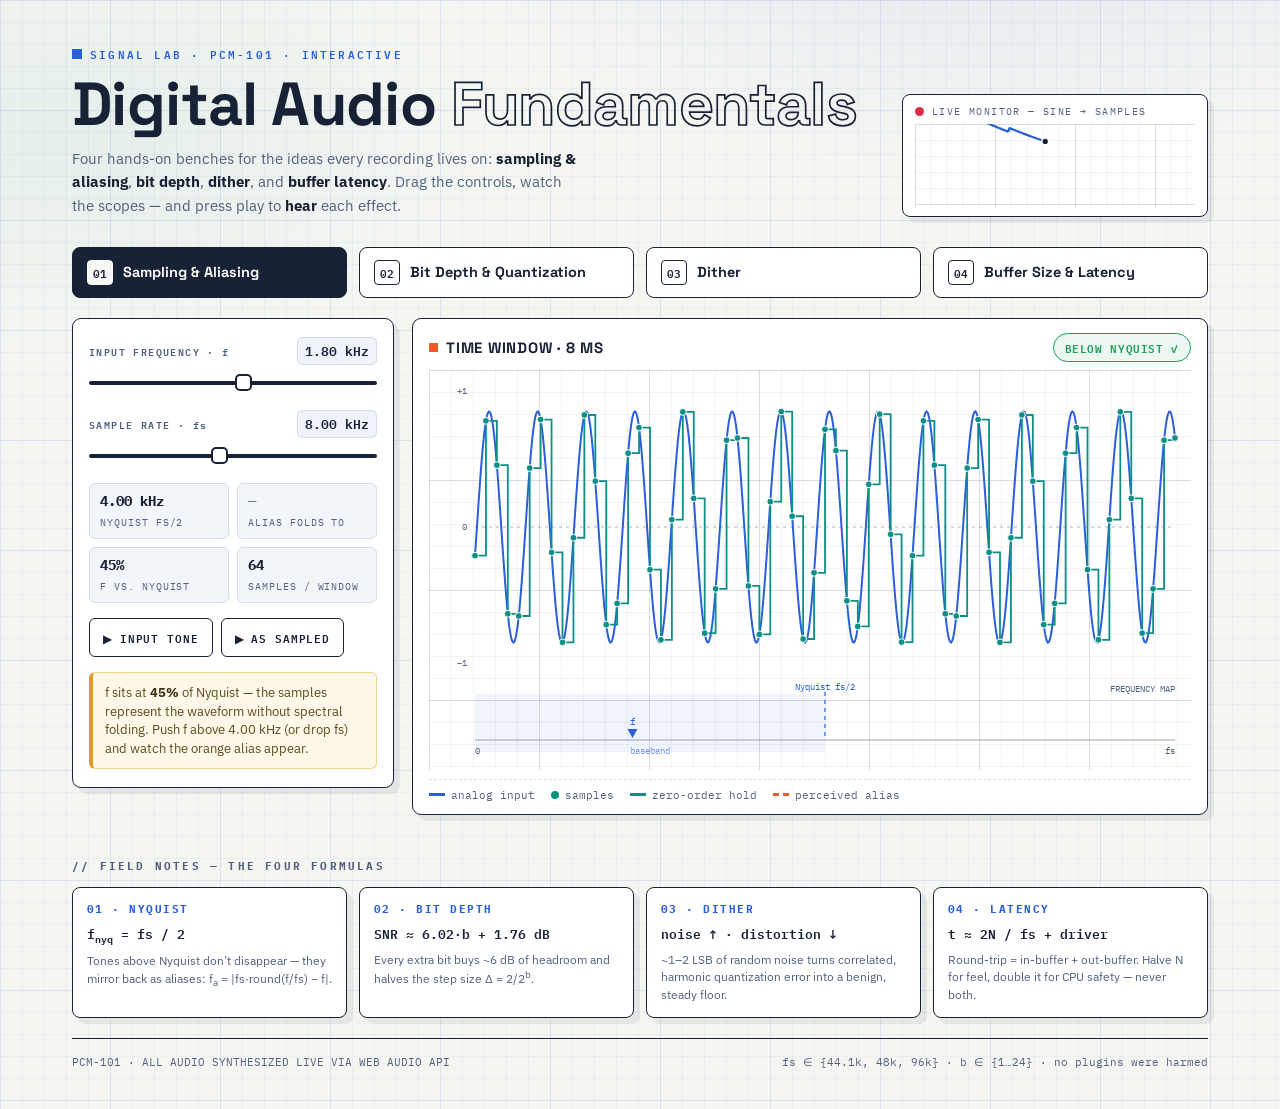
==== commit 968cfb79: "corrected dsp implementation digital audio fundamentals" ====
--- a/digital-audio-fundamentals.html
+++ b/digital-audio-fundamentals.html
@@ -355,494 +355,2016 @@
 
 <script>
 "use strict";
-const $=s=>document.querySelector(s), $$=s=>[...document.querySelectorAll(s)];
-const INK="#182236", SOFT="#51617f", BLUE="#2b5fd9", TEAL="#0c8f85", ORANGE="#e85d26",
-      MAG="#d0388e", GREEN="#1c9e57", RED="#d92f45", AMBER="#e39a2d";
+
+/*
+  DIGITAL AUDIO FUNDAMENTALS — DSP ENGINE
+  ---------------------------------------
+  The UI/HTML/CSS is intentionally unchanged.
+
+  Model conventions:
+  - Audio amplitude is normalized to ±1.0 FS peak.
+  - Uniform bipolar quantizer uses 2^N output codes across ±1 FS.
+  - Quantization step Δ = 2 / 2^N.
+  - Ideal full-scale sine quantization SNR ≈ 6.02N + 1.76 dB.
+  - RPDF dither: uniform ±0.5 LSB, 1 LSB peak-to-peak.
+  - TPDF dither: triangular ±1 LSB, 2 LSB peak-to-peak.
+  - Sampling alias is folded into 0...fs/2.
+  - Buffer latency is a teaching model: 2N/fs + configurable fixed I/O overhead.
+*/
+
+const $ = s => document.querySelector(s);
+const $$ = s => [...document.querySelectorAll(s)];
+
+const INK="#182236", SOFT="#51617f", BLUE="#2b5fd9", TEAL="#0c8f85",
+      ORANGE="#e85d26", MAG="#d0388e", GREEN="#1c9e57",
+      RED="#d92f45", AMBER="#e39a2d";
+
 const clamp=(v,a,b)=>Math.max(a,Math.min(b,v));
-const fmtHz=f=>f>=1000?(f/1000>=10?(f/1000).toFixed(1):(f/1000).toFixed(2))+" kHz":Math.round(f)+" Hz";
-const dBFS=x=>(20*Math.log10(Math.max(x,1e-6))).toFixed(1)+" dBFS";
-
-/* ---------------- state ---------------- */
+
+const fmtHz=f=>{
+  if(f>=1000){
+    const k=f/1000;
+    return (k>=10?k.toFixed(1):k.toFixed(2))+" kHz";
+  }
+  return Math.round(f)+" Hz";
+};
+
+const dBFS=x=>{
+  return (20*Math.log10(Math.max(Math.abs(x),1e-12))).toFixed(1)+" dBFS";
+};
+
+const ampToDb=x=>{
+  return 20*Math.log10(Math.max(Math.abs(x),1e-12));
+};
+
+const dbToAmp=db=>Math.pow(10,db/20);
+
+/* =========================================================
+   STATE
+   ========================================================= */
+
 const S={
-  samp:{fin:1800,fs:8000},
-  quant:{bits:8,level:1},
-  dith:{bits:4,level:0.032,on:true,type:"tpdf"},
-  buf:{size:256,rate:48000,load:25}
+  samp:{
+    fin:1800,
+    fs:8000
+  },
+  quant:{
+    bits:8,
+    level:1
+  },
+  dith:{
+    bits:4,
+    level:0.032,
+    on:true,
+    type:"tpdf"
+  },
+  buf:{
+    size:256,
+    rate:48000,
+    load:25,
+    ioMs:0.8
+  }
 };
 
-/* ---------------- canvas utils ---------------- */
+/* =========================================================
+   CANVAS
+   ========================================================= */
+
 function sizeCanvas(cv){
-  const dpr=window.devicePixelRatio||1, r=cv.getBoundingClientRect();
+  const dpr=window.devicePixelRatio||1;
+  const r=cv.getBoundingClientRect();
   if(!r.width||!r.height)return;
-  cv.width=Math.round(r.width*dpr); cv.height=Math.round(r.height*dpr);
-  cv.getContext("2d").setTransform(dpr,0,0,dpr,0,0);
-  cv._w=r.width; cv._h=r.height;
-}
+
+  cv.width=Math.round(r.width*dpr);
+  cv.height=Math.round(r.height*dpr);
+
+  const ctx=cv.getContext("2d");
+  ctx.setTransform(dpr,0,0,dpr,0,0);
+
+  cv._w=r.width;
+  cv._h=r.height;
+}
+
 function gridBG(c,w,h,step=22){
-  c.fillStyle="#fff"; c.fillRect(0,0,w,h);
+  c.fillStyle="#fff";
+  c.fillRect(0,0,w,h);
+
   c.lineWidth=1;
-  c.strokeStyle="rgba(24,34,54,.05)"; c.beginPath();
-  for(let x=0;x<=w;x+=step){c.moveTo(x+.5,0);c.lineTo(x+.5,h);}
-  for(let y=0;y<=h;y+=step){c.moveTo(0,y+.5);c.lineTo(w,y+.5);}
+  c.strokeStyle="rgba(24,34,54,.05)";
+  c.beginPath();
+
+  for(let x=0;x<=w;x+=step){
+    c.moveTo(x+.5,0);
+    c.lineTo(x+.5,h);
+  }
+
+  for(let y=0;y<=h;y+=step){
+    c.moveTo(0,y+.5);
+    c.lineTo(w,y+.5);
+  }
+
   c.stroke();
-  c.strokeStyle="rgba(24,34,54,.1)"; c.beginPath();
-  for(let x=0;x<=w;x+=step*5){c.moveTo(x+.5,0);c.lineTo(x+.5,h);}
-  for(let y=0;y<=h;y+=step*5){c.moveTo(0,y+.5);c.lineTo(w,y+.5);}
+
+  c.strokeStyle="rgba(24,34,54,.1)";
+  c.beginPath();
+
+  for(let x=0;x<=w;x+=step*5){
+    c.moveTo(x+.5,0);
+    c.lineTo(x+.5,h);
+  }
+
+  for(let y=0;y<=h;y+=step*5){
+    c.moveTo(0,y+.5);
+    c.lineTo(w,y+.5);
+  }
+
   c.stroke();
 }
+
 function label(c,x,y,txt,color=SOFT,size=10,align="left"){
-  c.font=size+'px "IBM Plex Mono",monospace'; c.fillStyle=color; c.textAlign=align; c.textBaseline="alphabetic"; c.fillText(txt,x,y); c.textAlign="left";
-}
-
-/* ---------------- TAB 1 : SAMPLING ---------------- */
-const T_WIN=0.008;
-const foldFreq=(f,fs)=>{let m=f%fs; if(m>fs/2)m=fs-m; return m;};
+  c.font=size+'px "IBM Plex Mono",monospace';
+  c.fillStyle=color;
+  c.textAlign=align;
+  c.textBaseline="alphabetic";
+  c.fillText(txt,x,y);
+  c.textAlign="left";
+}
+
+/* =========================================================
+   DSP CORE
+   ========================================================= */
+
+/*
+  Uniform bipolar quantizer.
+
+  2^bits codes span -1...+1 FS.
+  Δ = 2 / 2^bits.
+
+  The clamp prevents the quantizer from generating a code outside
+  the representable bipolar range.
+*/
+function quantize(x, bitsOrStep){
+  const step=typeof bitsOrStep==="number" && bitsOrStep<1
+    ?bitsOrStep
+    :2/Math.pow(2,bitsOrStep);
+
+  return clamp(
+    Math.round(x/step)*step,
+    -1+step/2,
+    1-step/2
+  );
+}
+
+function quantStep(bits){
+  return 2/Math.pow(2,bits);
+}
+
+/*
+  Alias frequency:
+  fold arbitrary input frequency into [0, fs/2].
+*/
+function foldFreq(f,fs){
+  if(!isFinite(f)||!isFinite(fs)||fs<=0)return 0;
+
+  let m=((f%fs)+fs)%fs;
+
+  if(m>fs/2)m=fs-m;
+
+  return Math.abs(m);
+}
+
+/*
+  Returns the signed aliased frequency.
+
+  Useful for waveform phase direction. The absolute frequency
+  is what is normally displayed to the student.
+*/
+function aliasSignedFreq(f,fs){
+  if(!isFinite(f)||!isFinite(fs)||fs<=0)return 0;
+
+  const k=Math.round(f/fs);
+  return k*fs-f;
+}
+
+/*
+  Hann envelope for audio playback.
+*/
+function env(i,n,fade=480){
+  return Math.min(
+    1,
+    i/fade,
+    (n-i)/fade
+  );
+}
+
+/* =========================================================
+   TAB 1 — SAMPLING & ALIASING
+   ========================================================= */
+
+const T_WIN=.008;
+
 function drawSampling(ts){
-  const cv=$("#cvSamp"),c=cv.getContext("2d"),w=cv._w,h=cv._h; if(!w)return;
-  const {fin,fs}=S.samp, phase=ts*0.0042;
+  const cv=$("#cvSamp");
+  const c=cv.getContext("2d");
+  const w=cv._w,h=cv._h;
+
+  if(!w)return;
+
+  const {fin,fs}=S.samp;
+
+  /*
+    Animation phase is deliberately small. The actual frequency
+    relationship remains mathematically tied to fin/fs.
+  */
+  const phase=ts*0.0042;
+
   gridBG(c,w,h);
-  const mL=46,mR=16,mT=16, stripH=88, gap=14;
-  const wy=mT, wh=h-mT-stripH-gap, midY=wy+wh/2, amp=wh/2*0.82;
-  const X=t=>mL+(t/T_WIN)*(w-mL-mR), Y=v=>midY-v*amp;
-  const sig=t=>Math.sin(2*Math.PI*fin*t+phase);
-  // axis
-  c.strokeStyle="rgba(24,34,54,.35)"; c.setLineDash([3,4]); c.beginPath();
-  c.moveTo(mL,midY); c.lineTo(w-mR,midY); c.stroke(); c.setLineDash([]);
+
+  const mL=46,mR=16,mT=16;
+  const stripH=88,gap=14;
+
+  const wy=mT;
+  const wh=h-mT-stripH-gap;
+  const midY=wy+wh/2;
+  const amp=wh/2*.82;
+
+  const X=t=>mL+(t/T_WIN)*(w-mL-mR);
+  const Y=v=>midY-v*amp;
+
+  const sig=t=>Math.sin(
+    2*Math.PI*fin*t+phase
+  );
+
+  /* axis */
+  c.strokeStyle="rgba(24,34,54,.35)";
+  c.setLineDash([3,4]);
+  c.beginPath();
+  c.moveTo(mL,midY);
+  c.lineTo(w-mR,midY);
+  c.stroke();
+  c.setLineDash([]);
+
   label(c,mL-8,midY+3,"0",SOFT,9,"right");
-  label(c,mL-8,mT+8,"+1",SOFT,9,"right"); label(c,mL-8,wy+wh-2,"−1",SOFT,9,"right");
-  // analog
-  c.strokeStyle=BLUE; c.lineWidth=2; c.beginPath();
-  for(let i=0;i<=600;i++){const t=i/600*T_WIN; i?c.lineTo(X(t),Y(sig(t))):c.moveTo(X(t),Y(sig(t)));}
+  label(c,mL-8,mT+8,"+1",SOFT,9,"right");
+  label(c,mL-8,wy+wh-2,"−1",SOFT,9,"right");
+
+  /* analog input */
+  c.strokeStyle=BLUE;
+  c.lineWidth=2;
+  c.beginPath();
+
+  for(let i=0;i<=600;i++){
+    const t=i/600*T_WIN;
+    const y=Y(sig(t));
+
+    if(i)c.lineTo(X(t),y);
+    else c.moveTo(X(t),y);
+  }
+
   c.stroke();
-  // samples + hold
-  const nMax=Math.ceil(T_WIN*fs);
-  c.strokeStyle=TEAL; c.lineWidth=1.8; c.beginPath();
-  let first=true;
+
+  /* sampled signal + ZOH */
+  const nMax=Math.floor(T_WIN*fs);
+
+  c.strokeStyle=TEAL;
+  c.lineWidth=1.8;
+  c.beginPath();
+
   for(let n=0;n<=nMax;n++){
-    const t0=n/fs; if(t0>T_WIN)break;
-    const v=sig(t0), x0=X(t0), x1=X(Math.min(t0+1/fs,T_WIN));
-    first?(c.moveTo(x0,Y(v)),first=false):c.lineTo(x0,Y(v));
+    const t0=n/fs;
+
+    if(t0>T_WIN)break;
+
+    const v=sig(t0);
+    const x0=X(t0);
+    const x1=X(Math.min(t0+1/fs,T_WIN));
+
+    if(n===0)c.moveTo(x0,Y(v));
+    else c.lineTo(x0,Y(v));
+
     c.lineTo(x1,Y(v));
   }
+
   c.stroke();
+
+  /* sample points */
   for(let n=0;n<=nMax;n++){
-    const t0=n/fs; if(t0>T_WIN)break;
-    c.beginPath(); c.arc(X(t0),Y(sig(t0)),nMax>80?2.2:3.4,0,7);
-    c.fillStyle=TEAL; c.fill(); c.strokeStyle="#fff"; c.lineWidth=1; c.stroke();
-  }
-  // 1/fs bracket when sparse
-  if(nMax<40){
-    const x0=X(0),x1=X(1/fs),yb=wy+wh+2;
-    c.strokeStyle=SOFT;c.lineWidth=1;c.beginPath();
-    c.moveTo(x0,yb-4);c.lineTo(x0,yb);c.lineTo(x1,yb);c.lineTo(x1,yb-4);c.stroke();
-    label(c,(x0+x1)/2,yb+11,"1/fs",SOFT,9,"center");
-  }
-  // alias overlay
-  const aliasing=fin>fs/2, fm=fin%fs, fa=foldFreq(fin,fs);
-  if(aliasing){
-    c.strokeStyle=ORANGE; c.lineWidth=2; c.setLineDash([7,5]); c.beginPath();
-    for(let i=0;i<=600;i++){const t=i/600*T_WIN; const v=Math.sin(2*Math.PI*fm*t+phase);
-      i?c.lineTo(X(t),Y(v)):c.moveTo(X(t),Y(v));}
-    c.stroke(); c.setLineDash([]);
-  }
-  // ---- frequency strip ----
-  const yT=h-stripH+2, yA=yT+56, xF=f=>mL+(f/fs)*(w-mL-mR);
-  c.fillStyle="rgba(43,95,217,.07)"; c.fillRect(mL,yT+10,(w-mL-mR)/2,58);
-  c.strokeStyle="rgba(24,34,54,.4)"; c.lineWidth=1.2; c.beginPath();
-  c.moveTo(mL,yA); c.lineTo(w-mR,yA); c.stroke();
-  c.strokeStyle=BLUE; c.setLineDash([4,4]); c.beginPath();
-  c.moveTo(xF(fs/2),yT+8); c.lineTo(xF(fs/2),yA); c.stroke(); c.setLineDash([]);
-  label(c,mL,yA+14,"0",SOFT,9); label(c,xF(fs/2),yT+6,"Nyquist fs/2",BLUE,9,"center");
+    const t0=n/fs;
+
+    if(t0>T_WIN)break;
+
+    c.beginPath();
+    c.arc(
+      X(t0),
+      Y(sig(t0)),
+      nMax>80?2.2:3.4,
+      0,
+      Math.PI*2
+    );
+
+    c.fillStyle=TEAL;
+    c.fill();
+
+    c.strokeStyle="#fff";
+    c.lineWidth=1;
+    c.stroke();
+  }
+
+  /* alias waveform */
+  const aliasing=fin>fs/2;
+  const fa=foldFreq(fin,fs);
+
+  if(aliasing && fa>0){
+    const signed=aliasSignedFreq(fin,fs);
+
+    c.strokeStyle=ORANGE;
+    c.lineWidth=2;
+    c.setLineDash([7,5]);
+    c.beginPath();
+
+    for(let i=0;i<=600;i++){
+      const t=i/600*T_WIN;
+
+      /*
+        The sign of the alias frequency reverses the apparent
+        phase direction when folding across Nyquist.
+      */
+      const v=Math.sin(
+        2*Math.PI*signed*t+phase
+      );
+
+      if(i)c.lineTo(X(t),Y(v));
+      else c.moveTo(X(t),Y(v));
+    }
+
+    c.stroke();
+    c.setLineDash([]);
+  }
+
+  /* frequency strip */
+  const yT=h-stripH+2;
+  const yA=yT+56;
+  const xF=f=>mL+(f/fs)*(w-mL-mR);
+
+  c.fillStyle="rgba(43,95,217,.07)";
+  c.fillRect(
+    mL,
+    yT+10,
+    (w-mL-mR)/2,
+    58
+  );
+
+  c.strokeStyle="rgba(24,34,54,.4)";
+  c.lineWidth=1.2;
+  c.beginPath();
+  c.moveTo(mL,yA);
+  c.lineTo(w-mR,yA);
+  c.stroke();
+
+  c.strokeStyle=BLUE;
+  c.setLineDash([4,4]);
+  c.beginPath();
+  c.moveTo(xF(fs/2),yT+8);
+  c.lineTo(xF(fs/2),yA);
+  c.stroke();
+  c.setLineDash([]);
+
+  label(c,mL,yA+14,"0",SOFT,9);
+  label(c,xF(fs/2),yT+6,"Nyquist fs/2",BLUE,9,"center");
   label(c,w-mR,yA+14,"fs",SOFT,9,"right");
-  label(c,(mL+xF(fs/2))/2,yA+14,"baseband","rgba(43,95,217,.65)",9,"center");
-  const tri=(x,col,hollow)=>{c.beginPath();c.moveTo(x,yA-2);c.lineTo(x-5,yA-11);c.lineTo(x+5,yA-11);c.closePath();
-    if(hollow){c.strokeStyle=col;c.lineWidth=1.5;c.stroke();}else{c.fillStyle=col;c.fill();}};
-  if(fin<fs){tri(xF(fin),BLUE,false); label(c,xF(fin),yA-15,"f",BLUE,9,"center");}
-  else{tri(xF(fm),BLUE,true); label(c,xF(fm),yA-15,"f mod fs",BLUE,9,"center");}
-  if(aliasing){
-    tri(xF(fa),ORANGE,false); label(c,xF(fa),yA+22,"alias "+fmtHz(fa),ORANGE,9,"center");
-    if(fm>fs/2){ // fold arrow
-      c.strokeStyle=ORANGE; c.lineWidth=1.4; c.beginPath();
-      c.moveTo(xF(fm),yA-13); c.quadraticCurveTo((xF(fm)+xF(fa))/2,yA-34,xF(fa)+4,yA-13); c.stroke();
-      c.beginPath();c.moveTo(xF(fa)+4,yA-13);c.lineTo(xF(fa),yA-20);c.lineTo(xF(fa)+9,yA-18);c.closePath();
-      c.fillStyle=ORANGE;c.fill();
+
+  label(
+    c,
+    (mL+xF(fs/2))/2,
+    yA+14,
+    "baseband",
+    "rgba(43,95,217,.65)",
+    9,
+    "center"
+  );
+
+  const tri=(x,col,hollow)=>{
+    c.beginPath();
+    c.moveTo(x,yA-2);
+    c.lineTo(x-5,yA-11);
+    c.lineTo(x+5,yA-11);
+    c.closePath();
+
+    if(hollow){
+      c.strokeStyle=col;
+      c.lineWidth=1.5;
+      c.stroke();
+    }else{
+      c.fillStyle=col;
+      c.fill();
     }
-  }
-  label(c,w-mR,yT+8,"FREQUENCY MAP",SOFT,9,"right");
-}
+  };
+
+  /*
+    Map f modulo fs. Frequencies above fs are folded through
+    successive Nyquist zones.
+  */
+  const fMod=((fin%fs)+fs)%fs;
+
+  if(fin<=fs/2){
+    tri(xF(fin),BLUE,false);
+    label(c,xF(fin),yA-15,"f",BLUE,9,"center");
+  }else{
+    tri(xF(fMod),BLUE,true);
+    label(c,xF(fMod),yA-15,"f mod fs",BLUE,9,"center");
+
+    if(fa>0){
+      tri(xF(fa),ORANGE,false);
+
+      label(
+        c,
+        xF(fa),
+        yA+22,
+        "alias "+fmtHz(fa),
+        ORANGE,
+        9,
+        "center"
+      );
+    }
+  }
+
+  if(aliasing && fMod>fs/2 && fa>0){
+    c.strokeStyle=ORANGE;
+    c.lineWidth=1.4;
+    c.beginPath();
+
+    c.moveTo(xF(fMod),yA-13);
+    c.quadraticCurveTo(
+      (xF(fMod)+xF(fa))/2,
+      yA-34,
+      xF(fa)+4,
+      yA-13
+    );
+
+    c.stroke();
+
+    c.beginPath();
+    c.moveTo(xF(fa)+4,yA-13);
+    c.lineTo(xF(fa),yA-20);
+    c.lineTo(xF(fa)+9,yA-18);
+    c.closePath();
+
+    c.fillStyle=ORANGE;
+    c.fill();
+  }
+
+  label(
+    c,
+    w-mR,
+    yT+8,
+    "FREQUENCY MAP",
+    SOFT,
+    9,
+    "right"
+  );
+}
+
 function updSamp(){
-  const {fin,fs}=S.samp, nyq=fs/2, fa=foldFreq(fin,fs), aliasing=fin>nyq;
-  $("#vFin").textContent=fmtHz(fin); $("#vFs").textContent=fmtHz(fs);
+  const {fin,fs}=S.samp;
+
+  const nyq=fs/2;
+  const fa=foldFreq(fin,fs);
+  const aliasing=fin>nyq;
+
+  $("#vFin").textContent=fmtHz(fin);
+  $("#vFs").textContent=fmtHz(fs);
+
   $("#rNyq").textContent=fmtHz(nyq);
   $("#rAl").textContent=aliasing?fmtHz(fa):"—";
   $("#rPct").textContent=Math.round(fin/nyq*100)+"%";
-  $("#rN").textContent=Math.round(T_WIN*fs);
+  $("#rN").textContent=Math.floor(T_WIN*fs);
+
   const pill=$("#pill1");
+
   pill.className="pill "+(aliasing?"warn":"ok");
-  pill.textContent=aliasing?`ALIASING → ${fmtHz(fa)}`:"BELOW NYQUIST ✓";
+
+  pill.textContent=aliasing
+    ?`ALIASING → ${fmtHz(fa)}`
+    :"BELOW NYQUIST ✓";
+
   $("#note1").innerHTML=aliasing
-    ? `<b>Fold-back.</b> A ${fmtHz(fin)} tone sampled at ${fmtHz(fs)} is mathematically indistinguishable from ${fmtHz(fa)}. No software can undo this — an analog <b>anti-alias low-pass</b> must filter f before the ADC.`
-    : `f sits at <b>${Math.round(fin/nyq*100)}%</b> of Nyquist — the samples pin the waveform down faithfully. Push f above ${fmtHz(nyq)} (or drop fs) and watch the orange ghost fold back.`;
-}
-const logMap=(v,min,max)=>min*Math.pow(max/min,v/100);
-$("#slFin").addEventListener("input",e=>{S.samp.fin=logMap(+e.target.value,100,20000);updSamp();});
-$("#slFs").addEventListener("input",e=>{S.samp.fs=logMap(+e.target.value,2000,44100);updSamp();});
-
-/* ---------------- TAB 2 : QUANTIZATION ---------------- */
-const quant=(x,step)=>clamp(Math.round(x/step)*step,-1+step/2,1-step/2);
+    ?`<b>Fold-back.</b> A ${fmtHz(fin)} tone sampled at ${fmtHz(fs)} is represented in the sampled spectrum at ${fmtHz(fa)}. Once aliasing occurs, the original frequency cannot be recovered from the samples alone — an analog <b>anti-alias low-pass</b> must limit the input before the ADC.`
+    :`f sits at <b>${Math.round(fin/nyq*100)}%</b> of Nyquist — the samples represent the waveform without spectral folding. Push f above ${fmtHz(nyq)} (or drop fs) and watch the orange alias appear.`;
+}
+
+const logMap=(v,min,max)=>
+  min*Math.pow(max/min,v/100);
+
+$("#slFin").addEventListener("input",e=>{
+  S.samp.fin=logMap(+e.target.value,100,20000);
+  updSamp();
+});
+
+$("#slFs").addEventListener("input",e=>{
+  S.samp.fs=logMap(+e.target.value,2000,44100);
+  updSamp();
+});
+
+/* =========================================================
+   TAB 2 — QUANTIZATION
+   ========================================================= */
+
 function drawQuant(ts){
-  const cv=$("#cvQuant"),c=cv.getContext("2d"),w=cv._w,h=cv._h; if(!w)return;
-  const {bits,level}=S.quant, step=2/Math.pow(2,bits), phase=ts*0.0042;
+  const cv=$("#cvQuant");
+  const c=cv.getContext("2d");
+  const w=cv._w,h=cv._h;
+
+  if(!w)return;
+
+  const {bits,level}=S.quant;
+  const step=quantStep(bits);
+  const phase=ts*.0042;
+
   gridBG(c,w,h);
+
   const mL=46,mR=16;
-  const wy=14, wh=(h-64)*0.62, midY=wy+wh/2, amp=wh/2*0.82;
-  const ey=wy+wh+42, eh=h-ey-14, emid=ey+eh/2, eScale=eh/2*0.9/Math.max(step*0.65,1e-4);
+
+  const wy=14;
+  const wh=(h-64)*.62;
+  const midY=wy+wh/2;
+  const amp=wh/2*.82;
+
+  const ey=wy+wh+42;
+  const eh=h-ey-14;
+  const emid=ey+eh/2;
+
+  /*
+    Error display is scaled so ±Δ is visible.
+  */
+  const eScale=eh/2*.9/Math.max(step,1e-9);
+
   const X=i=>mL+i*(w-mL-mR);
-  const sig=t=>level*Math.sin(2*Math.PI*440*t+phase);
-  // wave area axes
-  c.strokeStyle="rgba(24,34,54,.3)";c.setLineDash([3,4]);c.beginPath();
-  c.moveTo(mL,midY);c.lineTo(w-mR,midY);c.stroke();c.setLineDash([]);
+
+  const sig=t=>
+    level*Math.sin(
+      2*Math.PI*440*t+phase
+    );
+
+  /* waveform axis */
+  c.strokeStyle="rgba(24,34,54,.3)";
+  c.setLineDash([3,4]);
+  c.beginPath();
+  c.moveTo(mL,midY);
+  c.lineTo(w-mR,midY);
+  c.stroke();
+  c.setLineDash([]);
+
   label(c,mL-6,midY+3,"0",SOFT,9,"right");
-  // input + staircase
-  c.strokeStyle="rgba(43,95,217,.65)"; c.lineWidth=1.5; c.beginPath();
-  for(let i=0;i<=700;i++){const t=i/700*0.02,v=sig(t);i?c.lineTo(X(i/700),midY-v*amp):c.moveTo(X(i/700),midY-v*amp);}
+
+  /* input */
+  c.strokeStyle="rgba(43,95,217,.65)";
+  c.lineWidth=1.5;
+  c.beginPath();
+
+  for(let i=0;i<=700;i++){
+    const t=i/700*.02;
+    const v=sig(t);
+
+    if(i)c.lineTo(X(i/700),midY-v*amp);
+    else c.moveTo(X(i/700),midY-v*amp);
+  }
+
   c.stroke();
-  c.strokeStyle=TEAL; c.lineWidth=2; c.beginPath();
+
+  /* quantized staircase */
+  c.strokeStyle=TEAL;
+  c.lineWidth=2;
+  c.beginPath();
+
   let prev=null;
+
   for(let i=0;i<=700;i++){
-    const t=i/700*0.02, q=quant(sig(t),step), y=midY-q*amp;
-    if(prev===null)c.moveTo(X(0),y);
-    else{c.lineTo(X(i/700),prev);c.lineTo(X(i/700),y);}
+    const t=i/700*.02;
+    const q=quantize(sig(t),step);
+    const y=midY-q*amp;
+    const x=X(i/700);
+
+    if(prev===null){
+      c.moveTo(x,y);
+    }else{
+      c.lineTo(x,prev);
+      c.lineTo(x,y);
+    }
+
     prev=y;
   }
-  c.lineTo(X(1),prev); c.stroke();
+
+  c.lineTo(X(1),prev);
+  c.stroke();
+
   label(c,mL,wy+2,"INPUT vs. STAIRCASE",SOFT,9);
-  // error area
-  c.strokeStyle="rgba(24,34,54,.3)";c.setLineDash([3,4]);c.beginPath();
-  c.moveTo(mL,emid);c.lineTo(w-mR,emid);c.stroke();c.setLineDash([]);
-  c.strokeStyle="rgba(208,56,142,.35)";c.setLineDash([2,4]);c.beginPath();
-  for(const s of [step/2,-step/2]){const y=emid-s*eScale;c.moveTo(mL,y);c.lineTo(w-mR,y);}
-  c.stroke();c.setLineDash([]);
-  label(c,w-mR,emid-step/2*eScale-3,"+Δ/2",MAG,8,"right");
-  label(c,w-mR,emid+step/2*eScale+10,"−Δ/2",MAG,8,"right");
-  c.strokeStyle=MAG; c.lineWidth=1.6; c.beginPath();
+
+  /* error area */
+  c.strokeStyle="rgba(24,34,54,.3)";
+  c.setLineDash([3,4]);
+  c.beginPath();
+  c.moveTo(mL,emid);
+  c.lineTo(w-mR,emid);
+  c.stroke();
+  c.setLineDash([]);
+
+  /* ± Δ/2 theoretical quantization-error bounds */
+  c.strokeStyle="rgba(208,56,142,.35)";
+  c.setLineDash([2,4]);
+  c.beginPath();
+
+  for(const s of [step/2,-step/2]){
+    const y=emid-s*eScale;
+    c.moveTo(mL,y);
+    c.lineTo(w-mR,y);
+  }
+
+  c.stroke();
+  c.setLineDash([]);
+
+  label(
+    c,
+    w-mR,
+    emid-step/2*eScale-3,
+    "+Δ/2",
+    MAG,
+    8,
+    "right"
+  );
+
+  label(
+    c,
+    w-mR,
+    emid+step/2*eScale+10,
+    "−Δ/2",
+    MAG,
+    8,
+    "right"
+  );
+
+  /* actual error */
+  c.strokeStyle=MAG;
+  c.lineWidth=1.6;
+  c.beginPath();
+
   for(let i=0;i<=700;i++){
-    const t=i/700*0.02, x_=sig(t), e=quant(x_,step)-x_;
-    i?c.lineTo(X(i/700),emid-e*eScale):c.moveTo(X(i/700),emid-e*eScale);
-  }
+    const t=i/700*.02;
+    const x_=sig(t);
+    const e=quantize(x_,step)-x_;
+
+    if(i)c.lineTo(X(i/700),emid-e*eScale);
+    else c.moveTo(X(i/700),emid-e*eScale);
+  }
+
   c.stroke();
-  label(c,mL,ey-8,"QUANTIZATION ERROR (q − x), SCALED TO ±Δ",SOFT,9);
-}
+
+  label(
+    c,
+    mL,
+    ey-8,
+    "QUANTIZATION ERROR (q − x), SCALED TO ±Δ",
+    SOFT,
+    9
+  );
+}
+
+function actualQuantizationSNR(bits,level){
+  /*
+    RMS signal of sine = peak / sqrt(2).
+    Ideal uniform quantization noise RMS = Δ / sqrt(12).
+  */
+  const step=quantStep(bits);
+
+  const signalRms=level/Math.sqrt(2);
+  const noiseRms=step/Math.sqrt(12);
+
+  return 20*Math.log10(
+    Math.max(signalRms,1e-12)/noiseRms
+  );
+}
+
 function updQuant(){
-  const {bits,level}=S.quant, step=2/Math.pow(2,bits);
-  $("#vBits").textContent=bits+" bit"; $("#vLvl2").textContent=dBFS(level);
-  $("#rDelta").textContent=step<0.001?step.toExponential(2):step.toFixed(4);
-  $("#rLsbDb").textContent=(20*Math.log10(step)).toFixed(1)+" dB";
-  $("#rSnr").textContent=(6.02*bits+1.76).toFixed(1)+" dB";
-  $("#rSteps").textContent=(2**bits).toLocaleString();
+  const {bits,level}=S.quant;
+  const step=quantStep(bits);
+
+  $("#vBits").textContent=bits+" bit";
+  $("#vLvl2").textContent=dBFS(level);
+
+  $("#rDelta").textContent=
+    step<.001
+      ?step.toExponential(2)
+      :step.toFixed(4);
+
+  /*
+    One LSB as an amplitude ratio relative to full-scale peak.
+  */
+  $("#rLsbDb").textContent=
+    ampToDb(step).toFixed(1)+" dB";
+
+  $("#rSnr").textContent=
+    actualQuantizationSNR(bits,level).toFixed(1)+" dB";
+
+  $("#rSteps").textContent=
+    (2**bits).toLocaleString();
+
   const pill=$("#pill2");
-  if(level<step/2){pill.className="pill bad";pill.textContent="BELOW 1 LSB — STUCK";
-    $("#note2").innerHTML=`<b>The signal is under half an LSB.</b> Every sample rounds to the same code — the ${dBFS(level)} sine simply vanishes. (This is exactly the problem dither fixes → tab 03.)`;}
-  else if(bits<=4){pill.className="pill warn";pill.textContent="COARSE — HARMONIC GRIT";
-    $("#note2").innerHTML=`With only <b>${2**bits} levels</b>, the error tracks the waveform — correlated error = <b>harmonic distortion</b>. Listen: the buzz changes pitch with the tone.`;}
-  else{pill.className="pill ok";pill.textContent=`${(2**bits).toLocaleString()} LEVELS`;
-    $("#note2").innerHTML=`At ${bits} bits the error is tiny and nearly random — approaching white noise at <b>${(6.02*bits+1.76).toFixed(1)} dB</b> below full scale. Drop the level and the bites reappear.`}
-}
-$("#slBits").addEventListener("input",e=>{S.quant.bits=+e.target.value;updQuant();});
-$("#slLvl").addEventListener("input",e=>{S.quant.level=Math.pow(10,e.target.value/50-2);updQuant();});
-
-/* ---------------- TAB 3 : DITHER ---------------- */
-const NR1=new Float32Array(2048),NR2=new Float32Array(2048);
-for(let i=0;i<2048;i++){NR1[i]=Math.random()-0.5;NR2[i]=Math.random()-0.5;}
+
+  if(level<step/2){
+    pill.className="pill bad";
+    pill.textContent="BELOW 1 LSB — STUCK";
+
+    $("#note2").innerHTML=
+      `<b>The signal is under half an LSB.</b> `+
+      `At this level, a low-level sine can collapse into one or a few quantizer codes. `+
+      `This is the low-level behavior that dither is designed to decorrelate.`;
+  }else if(bits<=4){
+    pill.className="pill warn";
+    pill.textContent="COARSE — HARMONIC GRIT";
+
+    $("#note2").innerHTML=
+      `With only <b>${2**bits} levels</b>, the quantization step is `+
+      `<b>${step.toFixed(4)} FS</b>. `+
+      `At low bit depths the error becomes strongly correlated with the signal and can sound distorted.`;
+  }else{
+    pill.className="pill ok";
+    pill.textContent=`${(2**bits).toLocaleString()} LEVELS`;
+
+    $("#note2").innerHTML=
+      `At ${bits} bits, the ideal full-scale sine SNR is about `+
+      `<b>${(6.02*bits+1.76).toFixed(1)} dB</b>. `+
+      `At the current signal level (${dBFS(level)}), the theoretical `+
+      `quantization SNR is approximately <b>${actualQuantizationSNR(bits,level).toFixed(1)} dB</b>.`;
+  }
+}
+
+$("#slBits").addEventListener("input",e=>{
+  S.quant.bits=+e.target.value;
+  updQuant();
+});
+
+$("#slLvl").addEventListener("input",e=>{
+  /*
+    Original UI maps 0...100 to -40...0 dBFS.
+  */
+  S.quant.level=Math.pow(
+    10,
+    e.target.value/50-2
+  );
+
+  updQuant();
+});
+
+/* =========================================================
+   TAB 3 — DITHER
+   ========================================================= */
+
+/*
+  Deterministic noise buffers for the visualization.
+  Audio playback uses fresh random values so repeated playback
+  doesn't repeat the exact same noise pattern.
+*/
+const NR1=new Float32Array(2048);
+const NR2=new Float32Array(2048);
+
+for(let i=0;i<2048;i++){
+  NR1[i]=Math.random()-.5;
+  NR2[i]=Math.random()-.5;
+}
+
+function rpdfNoise(step){
+  /*
+    Uniform ±0.5 LSB.
+    Peak-to-peak = 1 LSB.
+  */
+  return (Math.random()-.5)*step;
+}
+
+function tpdfNoise(step){
+  /*
+    Sum of two independent RPDF variables.
+    Range = -1...+1 LSB.
+    Peak-to-peak = 2 LSB.
+  */
+  return (Math.random()+Math.random()-1)*step;
+}
+
+function deterministicDither(n,step,type){
+  if(type==="tpdf"){
+    return (NR1[n]+NR2[n])*step;
+  }
+
+  return NR1[n]*step;
+}
+
 function drawDither(ts){
-  const cv=$("#cvDith"),c=cv.getContext("2d"),w=cv._w,h=cv._h; if(!w)return;
-  const {bits,level,on,type}=S.dith, step=2/Math.pow(2,bits), phase=ts*0.004;
+  const cv=$("#cvDith");
+  const c=cv.getContext("2d");
+  const w=cv._w,h=cv._h;
+
+  if(!w)return;
+
+  const {bits,level,on,type}=S.dith;
+  const step=quantStep(bits);
+  const phase=ts*.004;
+  const shim=(ts/140|0);
+
   gridBG(c,w,h);
-  const mL=46,mR=16, shim=(ts/140|0);
+
+  const mL=46,mR=16;
+
   const scope=(y0,hh,title,withErr)=>{
-    const mid=y0+hh/2, amp=hh/2*(withErr?0.82:0.8)/ (withErr?step*1.15:1);
-    c.strokeStyle="rgba(24,34,54,.3)";c.setLineDash([3,4]);c.beginPath();
-    c.moveTo(mL,mid);c.lineTo(w-mR,mid);c.stroke();c.setLineDash([]);
+    const mid=y0+hh/2;
+
+    const amp=hh/2*
+      (withErr?.82:.8)/
+      (withErr?step*1.15:1);
+
+    /* axis */
+    c.strokeStyle="rgba(24,34,54,.3)";
+    c.setLineDash([3,4]);
+    c.beginPath();
+    c.moveTo(mL,mid);
+    c.lineTo(w-mR,mid);
+    c.stroke();
+    c.setLineDash([]);
+
     label(c,mL,y0-6,title,SOFT,9);
-    // original
-    c.strokeStyle="rgba(43,95,217,.5)";c.lineWidth=1.4;c.beginPath();
-    for(let i=0;i<=600;i++){const t=i/600*0.02,v=level*Math.sin(2*Math.PI*440*t+phase);
-      const y=withErr?mid:(mid-v*amp);
-      i?c.lineTo(mL+i/600*(w-mL-mR),y):c.moveTo(mL,y);}
+
+    /* original */
+    c.strokeStyle="rgba(43,95,217,.5)";
+    c.lineWidth=1.4;
+    c.beginPath();
+
+    for(let i=0;i<=600;i++){
+      const t=i/600*.02;
+      const v=level*Math.sin(
+        2*Math.PI*440*t+phase
+      );
+
+      const y=withErr
+        ?mid
+        :(mid-v*amp);
+
+      const x=mL+i/600*(w-mL-mR);
+
+      if(i)c.lineTo(x,y);
+      else c.moveTo(x,y);
+    }
+
     c.stroke();
-    if(withErr){ // err of original reference (flat 0 line already drawn)
-      c.strokeStyle=INK;c.lineWidth=1.4;c.beginPath();
+
+    if(withErr){
+      /*
+        Total error relative to the undithered input:
+        q(x+d) - x
+      */
+      c.strokeStyle=INK;
+      c.lineWidth=1.4;
+      c.beginPath();
+
       for(let i=0;i<=600;i++){
-        const t=i/600*0.02, x_=level*Math.sin(2*Math.PI*440*t+phase);
+        const t=i/600*.02;
+
+        const x_=level*Math.sin(
+          2*Math.PI*440*t+phase
+        );
+
         const n=(i+shim)%2048;
-        const d=on?(type==="tpdf"?(NR1[n]+NR2[n])*step:NR1[n]*step*1.0):0;
-        const e=quant(x_+d,step)-x_;
-        i?c.lineTo(mL+i/600*(w-mL-mR),mid-e*amp):c.moveTo(mL,mid-e*amp);
+
+        const d=on
+          ?deterministicDither(n,step,type)
+          :0;
+
+        const e=quantize(x_+d,step)-x_;
+
+        const x=mL+i/600*(w-mL-mR);
+        const y=mid-e*amp;
+
+        if(i)c.lineTo(x,y);
+        else c.moveTo(x,y);
       }
-      c.stroke(); return;
+
+      c.stroke();
+      return;
     }
-    // quantized output
-    c.strokeStyle=INK;c.lineWidth=1.8;c.beginPath();
+
+    /* quantized output */
+    c.strokeStyle=INK;
+    c.lineWidth=1.8;
+    c.beginPath();
+
     let prev=null;
+
     for(let i=0;i<=600;i++){
-      const t=i/600*0.02, x_=level*Math.sin(2*Math.PI*440*t+phase);
+      const t=i/600*.02;
+
+      const x_=level*Math.sin(
+        2*Math.PI*440*t+phase
+      );
+
       const n=(i+shim)%2048;
-      const d=on?(type==="tpdf"?(NR1[n]+NR2[n])*step:NR1[n]*step):0;
-      const y=mid-quant(x_+d,step)*amp;
-      if(prev===null)c.moveTo(mL,y);else{c.lineTo(mL+i/600*(w-mL-mR),prev);c.lineTo(mL+i/600*(w-mL-mR),y);}
+
+      const d=on
+        ?deterministicDither(n,step,type)
+        :0;
+
+      const y=mid-
+        quantize(x_+d,step)*amp;
+
+      const x=mL+i/600*(w-mL-mR);
+
+      if(prev===null){
+        c.moveTo(x,y);
+      }else{
+        c.lineTo(x,prev);
+        c.lineTo(x,y);
+      }
+
       prev=y;
     }
-    c.lineTo(w-mR,prev);c.stroke();
+
+    c.lineTo(w-mR,prev);
+    c.stroke();
   };
-  const hA=(h-70)*0.5, hB=h-hA-64;
-  scope(26,hA,"OUTPUT — QUANTIZED "+(on?("WITH "+type.toUpperCase()+" DITHER"):"· NO DITHER"),false);
-  scope(hA+58,hB,"ERROR (OUTPUT − INPUT)"+(on?"  ·  RANDOM, UNCORRELATED":"  ·  STRUCTURED = DISTORTION"),true);
-  label(c,w-mR,26-6, "1 LSB = "+step.toFixed(3)+" FS", SOFT,9,"right");
-}
+
+  const hA=(h-70)*.5;
+  const hB=h-hA-64;
+
+  scope(
+    26,
+    hA,
+    "OUTPUT — QUANTIZED "+
+      (on
+        ?("WITH "+type.toUpperCase()+" DITHER")
+        :"· NO DITHER"),
+    false
+  );
+
+  scope(
+    hA+58,
+    hB,
+    "ERROR (OUTPUT − INPUT)"+
+      (on
+        ?"  ·  DITHERED / DECORRELATED"
+        :"  ·  STRUCTURED = DISTORTION"),
+    true
+  );
+
+  label(
+    c,
+    w-mR,
+    20,
+    "1 LSB = "+step.toFixed(4)+" FS",
+    SOFT,
+    9,
+    "right"
+  );
+}
+
+function ditherNoiseRms(bits,type){
+  const step=quantStep(bits);
+
+  if(type==="tpdf"){
+    /*
+      TPDF made from two independent uniform ±0.5 LSB variables.
+      Variance = Δ²/6, RMS = Δ/sqrt(6).
+    */
+    return step/Math.sqrt(6);
+  }
+
+  /*
+    RPDF uniform ±0.5 LSB.
+    RMS = Δ/sqrt(12).
+  */
+  return step/Math.sqrt(12);
+}
+
 function updDither(){
-  const {bits,level,on,type}=S.dith, step=2/Math.pow(2,bits);
-  $("#vDBits").textContent=bits+" bit"; $("#vDLvl").textContent=dBFS(level);
+  const {bits,level,on,type}=S.dith;
+  const step=quantStep(bits);
+
+  $("#vDBits").textContent=bits+" bit";
+  $("#vDLvl").textContent=dBFS(level);
+
   $("#rLsb2").textContent=step.toFixed(4);
-  $("#rFloor").textContent=on?"−"+(6.02*bits-2.1).toFixed(1)+" dB":"distortion-bound";
-  $("#rMode").textContent=on?"random noise (benign)":"harmonic distortion (ugly)";
+
+  const noiseRms=ditherNoiseRms(bits,type);
+
+  /*
+    Noise floor is expressed relative to full-scale peak.
+  */
+  const noiseDb=20*Math.log10(
+    Math.max(noiseRms,1e-12)
+  );
+
+  $("#rFloor").textContent=
+    on
+      ?noiseDb.toFixed(1)+" dBFS"
+      :"not applicable";
+
+  $("#rMode").textContent=
+    on
+      ?"randomized quantization error"
+      :"correlated quantization error";
+
   const pill=$("#pill3");
+
   pill.className="pill "+(on?"ok":"warn");
-  pill.textContent=on?("DITHER ON · "+type.toUpperCase()):"DITHER OFF";
-  $("#capDither").innerHTML=on
-    ?'error = <b style="color:'+TEAL+'">flat noise</b>'
-    :'error = <b style="color:'+MAG+'">wave-shaped distortion</b>';
-  $$("#segType button").forEach(b=>b.disabled=!on);
+
+  pill.textContent=
+    on
+      ?("DITHER ON · "+type.toUpperCase())
+      :"DITHER OFF";
+
+  $("#capDither").innerHTML=
+    on
+      ?'error = <b style="color:'+TEAL+'">noise-like / decorrelated</b>'
+      :'error = <b style="color:'+MAG+'">wave-shaped distortion</b>';
+
+  $$("#segType button").forEach(b=>{
+    b.disabled=!on;
+  });
+
   $("#note3").innerHTML=on
-    ?`<b>Trade-off made.</b> ${type==="tpdf"?"2 LSB p-p triangular":"1 LSB rectangular"} noise lifts the floor ~3 dB, but the quiet tone now rides on top of it — intact. Error is <b>uncorrelated</b>: it sounds like hiss, not buzz.`
-    :`<b>No dither.</b> Anything under 1 LSB (${step.toFixed(3)} FS) pins to a single code — the output flatlines or buzzes with <b>correlated harmonics</b>. Compare the two PLAY buttons below.`;
-}
-$("#slDBits").addEventListener("input",e=>{S.dith.bits=+e.target.value;updDither();});
-$("#slDLvl").addEventListener("input",e=>{S.dith.level=0.002*Math.pow(100,e.target.value/100);updDither();});
-$("#tgDither").addEventListener("change",e=>{S.dith.on=e.target.checked;updDither();});
-$$("#segType button").forEach(b=>b.addEventListener("click",()=>{
-  $$("#segType button").forEach(x=>x.classList.remove("on")); b.classList.add("on");
-  S.dith.type=b.dataset.t; updDither();
-}));
-
-/* ---------------- TAB 4 : BUFFER ---------------- */
+    ?`<b>Trade-off made.</b> `+
+      `${type==="tpdf"
+        ?"TPDF adds triangular noise spanning ±1 LSB (2 LSB peak-to-peak)."
+        :"RPDF adds uniform noise spanning ±0.5 LSB (1 LSB peak-to-peak)."} `+
+      `The added noise raises the floor, but it breaks the deterministic relationship `+
+      `between the input and quantization error, making low-level distortion noise-like.`
+    :`<b>No dither.</b> Quantization error remains correlated with the input at low levels. `+
+      `That correlation can produce tones and harmonics rather than a smooth noise floor.`;
+}
+
+$("#slDBits").addEventListener("input",e=>{
+  S.dith.bits=+e.target.value;
+  updDither();
+});
+
+$("#slDLvl").addEventListener("input",e=>{
+  /*
+    UI range 0...100 maps to -54...0 dBFS.
+  */
+  S.dith.level=
+    .002*Math.pow(
+      100,
+      e.target.value/100
+    );
+
+  updDither();
+});
+
+$("#tgDither").addEventListener("change",e=>{
+  S.dith.on=e.target.checked;
+  updDither();
+});
+
+$$("#segType button").forEach(b=>{
+  b.addEventListener("click",()=>{
+    $$("#segType button").forEach(x=>x.classList.remove("on"));
+
+    b.classList.add("on");
+
+    S.dith.type=b.dataset.t;
+
+    updDither();
+  });
+});
+
+/* =========================================================
+   TAB 4 — BUFFER / LATENCY
+   ========================================================= */
+
 function bufMath(){
-  const {size,rate,load}=S.buf;
-  const one=size/rate*1000, rt=2*one+0.8, cpu=6+2600/size+load;
-  return {one,rt,cpu,drop:cpu>100};
-}
+  const {size,rate,load,ioMs}=S.buf;
+
+  const one=size/rate*1000;
+  const rt=2*one+ioMs;
+
+  /*
+    This is deliberately an educational CPU model, not a real
+    CPU measurement. Smaller buffers require more callbacks.
+  */
+  const interruptLoad=2600/size;
+  const cpu=6+interruptLoad+load;
+
+  return {
+    one,
+    rt,
+    cpu,
+    drop:cpu>100
+  };
+}
+
 function drawBuffer(ts){
-  const cv=$("#cvBuf"),c=cv.getContext("2d"),w=cv._w,h=cv._h; if(!w)return;
-  const {size,rate}=S.buf, {rt,cpu,drop}=bufMath();
+  const cv=$("#cvBuf");
+  const c=cv.getContext("2d");
+  const w=cv._w,h=cv._h;
+
+  if(!w)return;
+
+  const {size}=S.buf;
+  const {rt,cpu,drop}=bufMath();
+
   gridBG(c,w,h);
-  // pipeline
-  const bufW=22+Math.log2(size)*9, y=36, bh=56, gap=30;
-  const nodes=[["ADC",50],["IN BUF "+size,bufW],["DSP",64],["OUT BUF "+size,bufW],["DAC",50]];
-  const total=nodes.reduce((a,n)=>a+n[1],0)+gap*4;
+
+  const bufW=22+Math.log2(size)*9;
+  const y=36;
+  const bh=56;
+  const gap=30;
+
+  const nodes=[
+    ["ADC",50],
+    ["IN BUF "+size,bufW],
+    ["DSP",64],
+    ["OUT BUF "+size,bufW],
+    ["DAC",50]
+  ];
+
+  const total=
+    nodes.reduce((a,n)=>a+n[1],0)+gap*4;
+
   let x=Math.max(10,(w-total)/2);
-  const centers=[], ranges=[];
+
+  const centers=[];
+  const ranges=[];
+
   c.font='10px "IBM Plex Mono",monospace';
+
   nodes.forEach(([name,nw],i)=>{
-    c.fillStyle=drop&&i>0?"rgba(217,47,69,.06)":"rgba(43,95,217,.05)";
-    c.strokeStyle=drop?RED:INK; c.lineWidth=1.5;
-    c.beginPath(); c.roundRect(x,y,nw,bh,5); c.fill(); c.stroke();
-    c.fillStyle=drop?RED:INK; c.textAlign="center";
-    c.fillText(name,x+nw/2,y+bh/2+(nw>56?-2:4));
-    if(nw>56)c.fillText(size+" smp",x+nw/2,y+bh/2+11);
-    centers.push([x+nw/2,y+bh/2]); ranges.push([x,x+nw]);
-    if(i<4){c.strokeStyle="rgba(24,34,54,.4)";c.beginPath();c.moveTo(x+nw,y+bh/2);c.lineTo(x+nw+gap,y+bh/2);c.stroke();}
+    c.fillStyle=
+      drop&&i>0
+        ?"rgba(217,47,69,.06)"
+        :"rgba(43,95,217,.05)";
+
+    c.strokeStyle=drop?RED:INK;
+    c.lineWidth=1.5;
+
+    c.beginPath();
+    c.roundRect(x,y,nw,bh,5);
+    c.fill();
+    c.stroke();
+
+    c.fillStyle=drop?RED:INK;
+    c.textAlign="center";
+
+    c.fillText(
+      name,
+      x+nw/2,
+      y+bh/2+(nw>56?-2:4)
+    );
+
+    if(nw>56){
+      c.fillText(
+        size+" smp",
+        x+nw/2,
+        y+bh/2+11
+      );
+    }
+
+    centers.push([
+      x+nw/2,
+      y+bh/2
+    ]);
+
+    ranges.push([x,x+nw]);
+
+    if(i<4){
+      c.strokeStyle="rgba(24,34,54,.4)";
+      c.beginPath();
+      c.moveTo(x+nw,y+bh/2);
+      c.lineTo(x+nw+gap,y+bh/2);
+      c.stroke();
+    }
+
     x+=nw+gap;
   });
+
   c.textAlign="left";
-  // pulse
-  const pts=[[ranges[0][0]-34,y+bh/2],...centers,[ranges[4][1]+34,y+bh/2]];
-  let len=0,segs=[];
-  for(let i=1;i<pts.length;i++){const L=Math.hypot(pts[i][0]-pts[i-1][0],pts[i][1]-pts[i-1][1]);segs.push(L);len+=L;}
-  const period=clamp(rt*55,900,4200), p=(ts%period)/period, d=p*len;
-  c.strokeStyle="rgba(232,93,38,.3)";c.lineWidth=3;c.beginPath();
-  c.moveTo(pts[0][0],pts[0][1]); pts.slice(1).forEach(q=>c.lineTo(q[0],q[1])); c.stroke();
-  let acc=0,px=pts[0][0],py=pts[0][1];
+
+  /* pulse */
+  const pts=[
+    [ranges[0][0]-34,y+bh/2],
+    ...centers,
+    [ranges[4][1]+34,y+bh/2]
+  ];
+
+  let len=0;
+  const segs=[];
+
+  for(let i=1;i<pts.length;i++){
+    const L=Math.hypot(
+      pts[i][0]-pts[i-1][0],
+      pts[i][1]-pts[i-1][1]
+    );
+
+    segs.push(L);
+    len+=L;
+  }
+
+  const period=clamp(rt*55,900,4200);
+  const p=(ts%period)/period;
+  const d=p*len;
+
+  c.strokeStyle="rgba(232,93,38,.3)";
+  c.lineWidth=3;
+  c.beginPath();
+
+  c.moveTo(pts[0][0],pts[0][1]);
+
+  pts.slice(1).forEach(q=>{
+    c.lineTo(q[0],q[1]);
+  });
+
+  c.stroke();
+
+  let acc=0;
+  let px=pts[0][0];
+  let py=pts[0][1];
+
   for(let i=0;i<segs.length;i++){
-    if(acc+segs[i]>=d){const f=(d-acc)/segs[i];
-      px=pts[i][0]+(pts[i+1][0]-pts[i][0])*f; py=pts[i][1]+(pts[i+1][1]-pts[i][1])*f; break;}
-    acc+=segs[i]; px=pts[i+1][0]; py=pts[i+1][1];
-  }
-  const blink=drop&&(ts/260|0)%2;
-  c.beginPath();c.arc(px,py,6,0,7);c.fillStyle=blink?RED:ORANGE;c.fill();
-  c.strokeStyle="#fff";c.lineWidth=2;c.stroke();
-  label(c,px,py-12,(p*rt).toFixed(1)+" ms",drop?RED:ORANGE,10,"center");
-  if(drop&&blink)label(c,w/2,y-10,"✕ BUFFER UNDERRUN — CLICKS & DROPOUTS",RED,11,"center");
-  // CPU bar
-  const cy=y+bh+34, cw=w-120, cx=60;
-  label(c,cx,cy-8,"SIMULATED CPU — INTERRUPT OVERHEAD + DSP",SOFT,9);
-  c.fillStyle="rgba(24,34,54,.07)"; c.fillRect(cx,cy,cw,14);
-  c.fillStyle=cpu>100?RED:cpu>75?AMBER:GREEN;
-  c.fillRect(cx,cy,cw*clamp(cpu,0,110)/110,14);
-  c.strokeStyle=INK;c.lineWidth=1.2;c.strokeRect(cx,cy,cw,14);
+    if(acc+segs[i]>=d){
+      const f=(d-acc)/segs[i];
+
+      px=pts[i][0]+
+        (pts[i+1][0]-pts[i][0])*f;
+
+      py=pts[i][1]+
+        (pts[i+1][1]-pts[i][1])*f;
+
+      break;
+    }
+
+    acc+=segs[i];
+
+    px=pts[i+1][0];
+    py=pts[i+1][1];
+  }
+
+  const blink=
+    drop &&
+    (ts/260|0)%2;
+
+  c.beginPath();
+  c.arc(px,py,6,0,Math.PI*2);
+
+  c.fillStyle=
+    blink?RED:ORANGE;
+
+  c.fill();
+
+  c.strokeStyle="#fff";
+  c.lineWidth=2;
+  c.stroke();
+
+  label(
+    c,
+    px,
+    py-12,
+    (p*rt).toFixed(1)+" ms",
+    drop?RED:ORANGE,
+    10,
+    "center"
+  );
+
+  if(drop&&blink){
+    label(
+      c,
+      w/2,
+      y-10,
+      "✕ SIMULATED BUFFER UNDERRUN — CLICKS & DROPOUTS",
+      RED,
+      11,
+      "center"
+    );
+  }
+
+  /* CPU */
+  const cy=y+bh+34;
+  const cw=w-120;
+  const cx=60;
+
+  label(
+    c,
+    cx,
+    cy-8,
+    "SIMULATED CPU — INTERRUPT OVERHEAD + DSP",
+    SOFT,
+    9
+  );
+
+  c.fillStyle="rgba(24,34,54,.07)";
+  c.fillRect(cx,cy,cw,14);
+
+  c.fillStyle=
+    cpu>100
+      ?RED
+      :cpu>75
+        ?AMBER
+        :GREEN;
+
+  c.fillRect(
+    cx,
+    cy,
+    cw*clamp(cpu,0,110)/110,
+    14
+  );
+
+  c.strokeStyle=INK;
+  c.lineWidth=1.2;
+  c.strokeRect(cx,cy,cw,14);
+
   const x100=cx+cw*100/110;
-  c.strokeStyle=RED;c.beginPath();c.moveTo(x100,cy-3);c.lineTo(x100,cy+17);c.stroke();
-  label(c,cx+cw+8,cy+11,cpu.toFixed(0)+"%",cpu>100?RED:INK,11);
-  // ruler
-  const ry=h-58, maxMs=Math.max(30,rt*1.35), rx0=60, rw=w-120;
-  const XM=ms=>rx0+ms/maxMs*rw;
-  c.fillStyle="rgba(28,158,87,.1)";c.fillRect(XM(0),ry,XM(6)-XM(0),20);
-  c.fillStyle="rgba(227,154,45,.12)";c.fillRect(XM(6),ry,XM(15)-XM(6),20);
-  c.fillStyle="rgba(217,47,69,.08)";c.fillRect(XM(15),ry,XM(maxMs)-XM(15),20);
-  c.strokeStyle="rgba(24,34,54,.5)";c.beginPath();c.moveTo(rx0,ry+20);c.lineTo(rx0+rw,ry+20);c.stroke();
+
+  c.strokeStyle=RED;
+  c.beginPath();
+  c.moveTo(x100,cy-3);
+  c.lineTo(x100,cy+17);
+  c.stroke();
+
+  label(
+    c,
+    cx+cw+8,
+    cy+11,
+    cpu.toFixed(0)+"%",
+    cpu>100?RED:INK,
+    11
+  );
+
+  /* latency ruler */
+  const ry=h-58;
+  const maxMs=Math.max(30,rt*1.35);
+  const rx0=60;
+  const rw=w-120;
+
+  const XM=ms=>
+    rx0+ms/maxMs*rw;
+
+  c.fillStyle="rgba(28,158,87,.1)";
+  c.fillRect(
+    XM(0),
+    ry,
+    XM(6)-XM(0),
+    20
+  );
+
+  c.fillStyle="rgba(227,154,45,.12)";
+  c.fillRect(
+    XM(6),
+    ry,
+    XM(15)-XM(6),
+    20
+  );
+
+  c.fillStyle="rgba(217,47,69,.08)";
+  c.fillRect(
+    XM(15),
+    ry,
+    XM(maxMs)-XM(15),
+    20
+  );
+
+  c.strokeStyle="rgba(24,34,54,.5)";
+  c.beginPath();
+  c.moveTo(rx0,ry+20);
+  c.lineTo(rx0+rw,ry+20);
+  c.stroke();
+
   for(let ms=0;ms<=maxMs;ms+=5){
-    c.beginPath();c.moveTo(XM(ms),ry+20);c.lineTo(XM(ms),ry+25);c.stroke();
-    label(c,XM(ms),ry+37,ms+"",SOFT,9,"center");
-  }
-  c.strokeStyle=ORANGE;c.lineWidth=2.5;c.beginPath();c.moveTo(XM(rt),ry-6);c.lineTo(XM(rt),ry+25);c.stroke();
-  label(c,clamp(XM(rt),rx0+40,rx0+rw-40),ry-12,"round-trip "+rt.toFixed(2)+" ms",ORANGE,10,"center");
-  label(c,rx0,ry-12,"LATENCY RULER (exaggerated for feel — see click test)",SOFT,9);
-}
+    c.beginPath();
+    c.moveTo(XM(ms),ry+20);
+    c.lineTo(XM(ms),ry+25);
+    c.stroke();
+
+    label(
+      c,
+      XM(ms),
+      ry+37,
+      ms+"",
+      SOFT,
+      9,
+      "center"
+    );
+  }
+
+  c.strokeStyle=ORANGE;
+  c.lineWidth=2.5;
+  c.beginPath();
+  c.moveTo(XM(rt),ry-6);
+  c.lineTo(XM(rt),ry+25);
+  c.stroke();
+
+  label(
+    c,
+    clamp(XM(rt),rx0+40,rx0+rw-40),
+    ry-12,
+    "round-trip "+rt.toFixed(2)+" ms",
+    ORANGE,
+    10,
+    "center"
+  );
+
+  label(
+    c,
+    rx0,
+    ry-12,
+    "LATENCY RULER — THEORETICAL BUFFER + I/O MODEL",
+    SOFT,
+    9
+  );
+}
+
 function updBuf(){
-  const {size,rate,load}=S.buf, {one,rt,cpu,drop}=bufMath();
+  const {size,rate,load,ioMs}=S.buf;
+  const {one,rt,cpu,drop}=bufMath();
+
   $("#vLoad").textContent=load+"%";
-  $("#rtBig").textContent=rt.toFixed(2)+" ms";
-  $("#rOne").textContent=one.toFixed(2)+" ms";
-  $("#rDist").textContent=(rt*0.343).toFixed(1)+" m";
+
+  $("#rtBig").textContent=
+    rt.toFixed(2)+" ms";
+
+  $("#rOne").textContent=
+    one.toFixed(2)+" ms";
+
+  /*
+    Equivalent acoustic propagation distance.
+    This is an intuition aid, not actual signal travel.
+  */
+  $("#rDist").textContent=
+    (rt*.343).toFixed(1)+" m";
+
   const pill=$("#pill4");
-  if(drop){pill.className="pill bad";pill.textContent="DROPOUT RISK";}
-  else if(rt<6){pill.className="pill ok";pill.textContent="TRACKING-READY";}
-  else if(rt<12){pill.className="pill ok";pill.textContent="FINE FOR MIXING";}
-  else if(rt<20){pill.className="pill warn";pill.textContent="SLUGGISH";}
-  else{pill.className="pill bad";pill.textContent="TOO SLOW TO PLAY";}
-  $("#note4").innerHTML=`Round-trip = 2×N/fs + ~0.8 ms driver/codec. Halving the buffer halves latency but <b>doubles interrupt rate</b> — crank the DSP load and watch small buffers drop out while big ones coast.`;
-}
-$$("#segBuf button").forEach(b=>b.addEventListener("click",()=>{
-  $$("#segBuf button").forEach(x=>x.classList.remove("on")); b.classList.add("on");
-  S.buf.size=+b.dataset.v; updBuf();
-}));
-$$("#segRate button").forEach(b=>b.addEventListener("click",()=>{
-  $$("#segRate button").forEach(x=>x.classList.remove("on")); b.classList.add("on");
-  S.buf.rate=+b.dataset.v; updBuf();
-}));
-$("#slLoad").addEventListener("input",e=>{S.buf.load=+e.target.value;updBuf();});
-
-/* ---------------- AUDIO ENGINE ---------------- */
-let AC=null,curSrc=null,curBtn=null;
+
+  if(drop){
+    pill.className="pill bad";
+    pill.textContent="DROPOUT RISK";
+  }else if(rt<6){
+    pill.className="pill ok";
+    pill.textContent="TRACKING-READY";
+  }else if(rt<12){
+    pill.className="pill ok";
+    pill.textContent="FINE FOR MIXING";
+  }else if(rt<20){
+    pill.className="pill warn";
+    pill.textContent="SLUGGISH";
+  }else{
+    pill.className="pill bad";
+    pill.textContent="TOO SLOW TO PLAY";
+  }
+
+  $("#note4").innerHTML=
+    `Theoretical round-trip = <b>2×N/fs</b> + `+
+    `<b>${ioMs.toFixed(1)} ms</b> fixed I/O overhead. `+
+    `Smaller buffers reduce buffer latency but require more frequent `+
+    `processing callbacks. The CPU meter below is an <b>educational simulation</b>, `+
+    `not a measurement of your computer's actual CPU usage.`;
+}
+
+$$("#segBuf button").forEach(b=>{
+  b.addEventListener("click",()=>{
+    $$("#segBuf button").forEach(x=>
+      x.classList.remove("on")
+    );
+
+    b.classList.add("on");
+
+    S.buf.size=+b.dataset.v;
+
+    updBuf();
+  });
+});
+
+$$("#segRate button").forEach(b=>{
+  b.addEventListener("click",()=>{
+    $$("#segRate button").forEach(x=>
+      x.classList.remove("on")
+    );
+
+    b.classList.add("on");
+
+    S.buf.rate=+b.dataset.v;
+
+    updBuf();
+  });
+});
+
+$("#slLoad").addEventListener("input",e=>{
+  S.buf.load=+e.target.value;
+  updBuf();
+});
+
+/* =========================================================
+   AUDIO ENGINE
+   ========================================================= */
+
+let AC=null;
+let curSrc=null;
+let curBtn=null;
+
 function ensureAC(){
-  if(!AC)AC=new (window.AudioContext||window.webkitAudioContext)();
-  if(AC.state==="suspended")AC.resume();
+  if(!AC){
+    AC=new (
+      window.AudioContext||
+      window.webkitAudioContext
+    )();
+  }
+
+  if(AC.state==="suspended"){
+    AC.resume();
+  }
+
   return AC;
 }
+
 function stopSound(){
-  if(curSrc){try{curSrc.stop()}catch(e){}}
-  if(curBtn)curBtn.classList.remove("playing");
-  curSrc=null;curBtn=null;
-}
-function playBuf(buf,btn,delay=0,gain=0.22){
-  if(curBtn===btn){stopSound();return;}
+  if(curSrc){
+    try{
+      curSrc.stop();
+    }catch(e){}
+  }
+
+  if(curBtn){
+    curBtn.classList.remove("playing");
+  }
+
+  curSrc=null;
+  curBtn=null;
+}
+
+function playBuf(buf,btn,delay=0,gain=.22){
+  if(curBtn===btn){
+    stopSound();
+    return;
+  }
+
   stopSound();
-  const ac=ensureAC(),src=ac.createBufferSource(),g=ac.createGain();
-  src.buffer=buf;g.gain.value=gain;
+
+  const ac=ensureAC();
+
+  const src=ac.createBufferSource();
+  const g=ac.createGain();
+
+  src.buffer=buf;
+
+  g.gain.value=gain;
+
   src.connect(g).connect(ac.destination);
-  src.start(ac.currentTime+0.03+delay);
-  curSrc=src;curBtn=btn;btn.classList.add("playing");
-  src.onended=()=>{if(curSrc===src){btn.classList.remove("playing");curSrc=null;curBtn=null;}};
-}
-function env(i,n,fade=480){return Math.min(1,i/fade,(n-i)/fade);}
+
+  src.start(
+    ac.currentTime+.03+delay
+  );
+
+  curSrc=src;
+  curBtn=btn;
+
+  btn.classList.add("playing");
+
+  src.onended=()=>{
+    if(curSrc===src){
+      btn.classList.remove("playing");
+      curSrc=null;
+      curBtn=null;
+    }
+  };
+}
+
+/* =========================================================
+   AUDIO SIGNAL GENERATORS
+   ========================================================= */
+
 function sineBuf(f,dur=1.1,amp=1){
-  const ac=ensureAC(),n=(ac.sampleRate*dur)|0,b=ac.createBuffer(1,n,ac.sampleRate),d=b.getChannelData(0);
-  for(let i=0;i<n;i++)d[i]=Math.sin(2*Math.PI*f*i/ac.sampleRate)*amp*env(i,n);
+  const ac=ensureAC();
+
+  const n=(ac.sampleRate*dur)|0;
+
+  const b=ac.createBuffer(
+    1,
+    n,
+    ac.sampleRate
+  );
+
+  const d=b.getChannelData(0);
+
+  for(let i=0;i<n;i++){
+    d[i]=
+      Math.sin(
+        2*Math.PI*f*i/ac.sampleRate
+      )*
+      amp*
+      env(i,n);
+  }
+
   return b;
 }
+
+/*
+  Sample-and-hold signal.
+
+  The continuous input is sampled at fsSim and held until the
+  next sample period. This is a visualization/audio model of
+  zero-order hold, not an analog reconstruction filter.
+*/
 function heldBuf(f,fsSim,dur=1.1){
-  const ac=ensureAC(),n=(ac.sampleRate*dur)|0,b=ac.createBuffer(1,n,ac.sampleRate),d=b.getChannelData(0);
-  for(let i=0;i<n;i++){const k=Math.floor(i/ac.sampleRate*fsSim);
-    d[i]=Math.sin(2*Math.PI*f*k/fsSim)*env(i,n);}
+  const ac=ensureAC();
+
+  const n=(ac.sampleRate*dur)|0;
+
+  const b=ac.createBuffer(
+    1,
+    n,
+    ac.sampleRate
+  );
+
+  const d=b.getChannelData(0);
+
+  for(let i=0;i<n;i++){
+    const t=i/ac.sampleRate;
+    const sampleIndex=Math.floor(t*fsSim);
+    const sampleTime=sampleIndex/fsSim;
+
+    d[i]=
+      Math.sin(
+        2*Math.PI*f*sampleTime
+      )*
+      env(i,n);
+  }
+
   return b;
 }
-function quantBuf(f,amp,bits,dur=1.1,dither=null){
-  const ac=ensureAC(),n=(ac.sampleRate*dur)|0,b=ac.createBuffer(1,n,ac.sampleRate),d=b.getChannelData(0);
-  const step=2/Math.pow(2,bits);
+
+/*
+  Quantized sine with optional dither.
+*/
+function quantBuf(
+  f,
+  amp,
+  bits,
+  dur=1.1,
+  dither=null
+){
+  const ac=ensureAC();
+
+  const n=(ac.sampleRate*dur)|0;
+
+  const b=ac.createBuffer(
+    1,
+    n,
+    ac.sampleRate
+  );
+
+  const d=b.getChannelData(0);
+  const step=quantStep(bits);
+
   for(let i=0;i<n;i++){
-    let x=Math.sin(2*Math.PI*f*i/ac.sampleRate)*amp;
-    if(dither==="tpdf")x+=(Math.random()-1)*step;
-    else if(dither==="rpdf")x+=(Math.random()-0.5)*step;
-    d[i]=quant(x,step)*env(i,n);
-  }
+    let x=
+      Math.sin(
+        2*Math.PI*f*i/ac.sampleRate
+      )*
+      amp;
+
+    if(dither==="tpdf"){
+      x+=tpdfNoise(step);
+    }else if(dither==="rpdf"){
+      x+=rpdfNoise(step);
+    }
+
+    d[i]=
+      quantize(x,step)*
+      env(i,n);
+  }
+
   return b;
 }
+
 function clickBuf(freq=1400){
-  const ac=ensureAC(),n=(ac.sampleRate*0.04)|0,b=ac.createBuffer(1,n,ac.sampleRate),d=b.getChannelData(0);
-  for(let i=0;i<n;i++)d[i]=Math.sin(2*Math.PI*freq*i/ac.sampleRate)*Math.exp(-i/(n*0.18));
+  const ac=ensureAC();
+
+  const n=(ac.sampleRate*.04)|0;
+
+  const b=ac.createBuffer(
+    1,
+    n,
+    ac.sampleRate
+  );
+
+  const d=b.getChannelData(0);
+
+  for(let i=0;i<n;i++){
+    d[i]=
+      Math.sin(
+        2*Math.PI*freq*i/ac.sampleRate
+      )*
+      Math.exp(-i/(n*.18));
+  }
+
   return b;
 }
-$("#bTone").onclick=e=>playBuf(sineBuf(Math.min(S.samp.fin,20000)),e.target);
-$("#bSamp").onclick=e=>playBuf(heldBuf(Math.min(S.samp.fin,20000),Math.min(S.samp.fs,48000)),e.target);
-$("#bClean").onclick=e=>playBuf(sineBuf(440,1.1,S.quant.level),e.target);
-$("#bQuant").onclick=e=>playBuf(quantBuf(440,S.quant.level,S.quant.bits),e.target);
-$("#bNoD").onclick=e=>playBuf(quantBuf(440,S.dith.level,S.dith.bits),e.target);
-$("#bD").onclick=e=>playBuf(quantBuf(440,S.dith.level,S.dith.bits,1.1,S.dith.type),e.target);
+
+/* =========================================================
+   AUDIO BUTTONS
+   ========================================================= */
+
+$("#bTone").onclick=e=>{
+  playBuf(
+    sineBuf(
+      Math.min(S.samp.fin,20000)
+    ),
+    e.target
+  );
+};
+
+$("#bSamp").onclick=e=>{
+  playBuf(
+    heldBuf(
+      Math.min(S.samp.fin,20000),
+      Math.min(S.samp.fs,48000)
+    ),
+    e.target
+  );
+};
+
+$("#bClean").onclick=e=>{
+  playBuf(
+    sineBuf(
+      440,
+      1.1,
+      S.quant.level
+    ),
+    e.target
+  );
+};
+
+$("#bQuant").onclick=e=>{
+  playBuf(
+    quantBuf(
+      440,
+      S.quant.level,
+      S.quant.bits
+    ),
+    e.target
+  );
+};
+
+$("#bNoD").onclick=e=>{
+  playBuf(
+    quantBuf(
+      440,
+      S.dith.level,
+      S.dith.bits
+    ),
+    e.target
+  );
+};
+
+$("#bD").onclick=e=>{
+  playBuf(
+    quantBuf(
+      440,
+      S.dith.level,
+      S.dith.bits,
+      1.1,
+      S.dith.type
+    ),
+    e.target
+  );
+};
+
+/*
+  Click test.
+
+  This is intentionally a conceptual latency demonstration.
+  It schedules a direct click and a delayed click separated by
+  the modeled round-trip latency.
+*/
 $("#bClick").onclick=e=>{
-  const ac=ensureAC(),{rt}=bufMath(),b=clickBuf(),t0=ac.currentTime+0.06;
-  const g=ac.createGain();g.gain.value=0.5;g.connect(ac.destination);
+  const ac=ensureAC();
+  const {rt}=bufMath();
+
+  const b=clickBuf();
+
+  const t0=ac.currentTime+.06;
+
+  const g=ac.createGain();
+
+  g.gain.value=.5;
+
+  g.connect(ac.destination);
+
   [t0,t0+rt/1000].forEach((t,i)=>{
-    const s=ac.createBufferSource();s.buffer=b;
-    const gg=ac.createGain();gg.gain.value=i?0.32:0.55;
-    s.connect(gg).connect(g.destination);s.start(t);
+    const s=ac.createBufferSource();
+
+    s.buffer=b;
+
+    const gg=ac.createGain();
+
+    gg.gain.value=i?.32:.55;
+
+    s.connect(gg).connect(g.destination);
+
+    s.start(t);
   });
-  const btn=e.target;btn.classList.add("playing");
-  setTimeout(()=>btn.classList.remove("playing"),rt+350);
+
+  const btn=e.target;
+
+  btn.classList.add("playing");
+
+  setTimeout(()=>{
+    btn.classList.remove("playing");
+  },rt+350);
 };
 
-/* ---------------- MINI SCOPE ---------------- */
-const M={pts:[],x:0};
+/* =========================================================
+   MINI SCOPE
+   ========================================================= */
+
+const M={
+  pts:[],
+  x:0
+};
+
 function drawMini(ts){
-  const cv=$("#cvMini"),c=cv.getContext("2d"),w=cv._w,h=cv._h; if(!w)return;
+  const cv=$("#cvMini");
+  const c=cv.getContext("2d");
+  const w=cv._w,h=cv._h;
+
+  if(!w)return;
+
   gridBG(c,w,h,16);
-  const mid=h/2,amp=h*0.34,val=x=>Math.sin(x/w*Math.PI*3.4 - ts*0.003)*amp;
+
+  const amp=h*.34;
+
+  const val=x=>
+    Math.sin(
+      x/w*Math.PI*3.4-
+      ts*.003
+    )*amp;
+
   M.x+=2.1;
-  if(M.x>w-6){M.x=0;M.pts=[];}
-  M.pts.push([M.x,val(M.x)]);
-  c.strokeStyle="rgba(12,143,133,.75)";c.lineWidth=1.3;c.beginPath();
-  M.pts.forEach((p,i)=>{if(i){c.lineTo(p[0],M.pts[i-1][1]);c.lineTo(p[0],p[1]);}});
+
+  if(M.x>w-6){
+    M.x=0;
+    M.pts=[];
+  }
+
+  M.pts.push([
+    M.x,
+    val(M.x)
+  ]);
+
+  c.strokeStyle="rgba(12,143,133,.75)";
+  c.lineWidth=1.3;
+  c.beginPath();
+
+  M.pts.forEach((p,i)=>{
+    if(i){
+      c.lineTo(p[0],M.pts[i-1][1]);
+      c.lineTo(p[0],p[1]);
+    }
+  });
+
   c.stroke();
-  c.strokeStyle=BLUE;c.lineWidth=2;c.beginPath();
-  M.pts.forEach((p,i)=>i?c.lineTo(p[0],p[1]):c.moveTo(p[0],p[1]));
+
+  c.strokeStyle=BLUE;
+  c.lineWidth=2;
+  c.beginPath();
+
+  M.pts.forEach((p,i)=>{
+    if(i)c.lineTo(p[0],p[1]);
+    else c.moveTo(p[0],p[1]);
+  });
+
   c.stroke();
+
   const last=M.pts[M.pts.length-1];
-  c.beginPath();c.arc(last[0],last[1],3.4,0,7);c.fillStyle=INK;c.fill();
-  c.strokeStyle="#fff";c.lineWidth=1.5;c.stroke();
-}
-
-/* ---------------- TABS / LOOP ---------------- */
-const tabs=$$(".tab"),panels=$$(".panel");
+
+  if(last){
+    c.beginPath();
+    c.arc(
+      last[0],
+      last[1],
+      3.4,
+      0,
+      Math.PI*2
+    );
+
+    c.fillStyle=INK;
+    c.fill();
+
+    c.strokeStyle="#fff";
+    c.lineWidth=1.5;
+    c.stroke();
+  }
+}
+
+/* =========================================================
+   TABS / RENDER LOOP
+   ========================================================= */
+
+const tabs=$$(".tab");
+const panels=$$(".panel");
+
 let activeIdx=0;
-function fitPanel(p){p.querySelectorAll("canvas").forEach(sizeCanvas);}
+
+function fitPanel(p){
+  p.querySelectorAll("canvas").forEach(sizeCanvas);
+}
+
 function activate(i){
   activeIdx=i;
-  tabs.forEach((t,j)=>{t.classList.toggle("on",j===i);t.setAttribute("aria-selected",j===i);});
-  panels.forEach((p,j)=>p.hidden=j!==i);
+
+  tabs.forEach((t,j)=>{
+    const active=j===i;
+
+    t.classList.toggle("on",active);
+    t.setAttribute(
+      "aria-selected",
+      active
+    );
+  });
+
+  panels.forEach((p,j)=>{
+    p.hidden=j!==i;
+  });
+
   const p=panels[i];
-  p.classList.remove("enter"); void p.offsetWidth; p.classList.add("enter");
-  requestAnimationFrame(()=>fitPanel(p));
-}
-tabs.forEach(t=>t.addEventListener("click",()=>activate(+t.dataset.i)));
-document.querySelector(".tabs").addEventListener("keydown",e=>{
-  if(e.key==="ArrowRight")activate((activeIdx+1)%4);
-  if(e.key==="ArrowLeft")activate((activeIdx+3)%4);
+
+  p.classList.remove("enter");
+
+  void p.offsetWidth;
+
+  p.classList.add("enter");
+
+  requestAnimationFrame(()=>{
+    fitPanel(p);
+  });
+}
+
+tabs.forEach(t=>{
+  t.addEventListener(
+    "click",
+    ()=>activate(+t.dataset.i)
+  );
 });
+
+document.querySelector(".tabs")
+  .addEventListener("keydown",e=>{
+    if(e.key==="ArrowRight"){
+      e.preventDefault();
+      activate((activeIdx+1)%4);
+      tabs[activeIdx].focus();
+    }
+
+    if(e.key==="ArrowLeft"){
+      e.preventDefault();
+      activate((activeIdx+3)%4);
+      tabs[activeIdx].focus();
+    }
+  });
+
 function loop(ts){
   drawMini(ts);
+
   if(activeIdx===0)drawSampling(ts);
   if(activeIdx===1)drawQuant(ts);
   if(activeIdx===2)drawDither(ts);
   if(activeIdx===3)drawBuffer(ts);
+
   requestAnimationFrame(loop);
 }
-window.addEventListener("resize",()=>{sizeCanvas($("#cvMini"));fitPanel(panels[activeIdx]);});
-
-/* reveal on scroll */
-const io=new IntersectionObserver(es=>es.forEach(e=>e.isIntersecting&&e.target.classList.add("in")),{threshold:.2});
+
+window.addEventListener("resize",()=>{
+  sizeCanvas($("#cvMini"));
+  fitPanel(panels[activeIdx]);
+});
+
+/* =========================================================
+   REVEAL
+   ========================================================= */
+
+const io=new IntersectionObserver(
+  es=>es.forEach(e=>{
+    if(e.isIntersecting){
+      e.target.classList.add("in");
+    }
+  }),
+  {threshold:.2}
+);
+
 $$(".reveal").forEach(el=>io.observe(el));
 
-/* init */
+/* =========================================================
+   INIT
+   ========================================================= */
+
 sizeCanvas($("#cvMini"));
-updSamp();updQuant();updDither();updBuf();
+
+updSamp();
+updQuant();
+updDither();
+updBuf();
+
 activate(0);
+
 requestAnimationFrame(loop);
 </script>
 </body>
